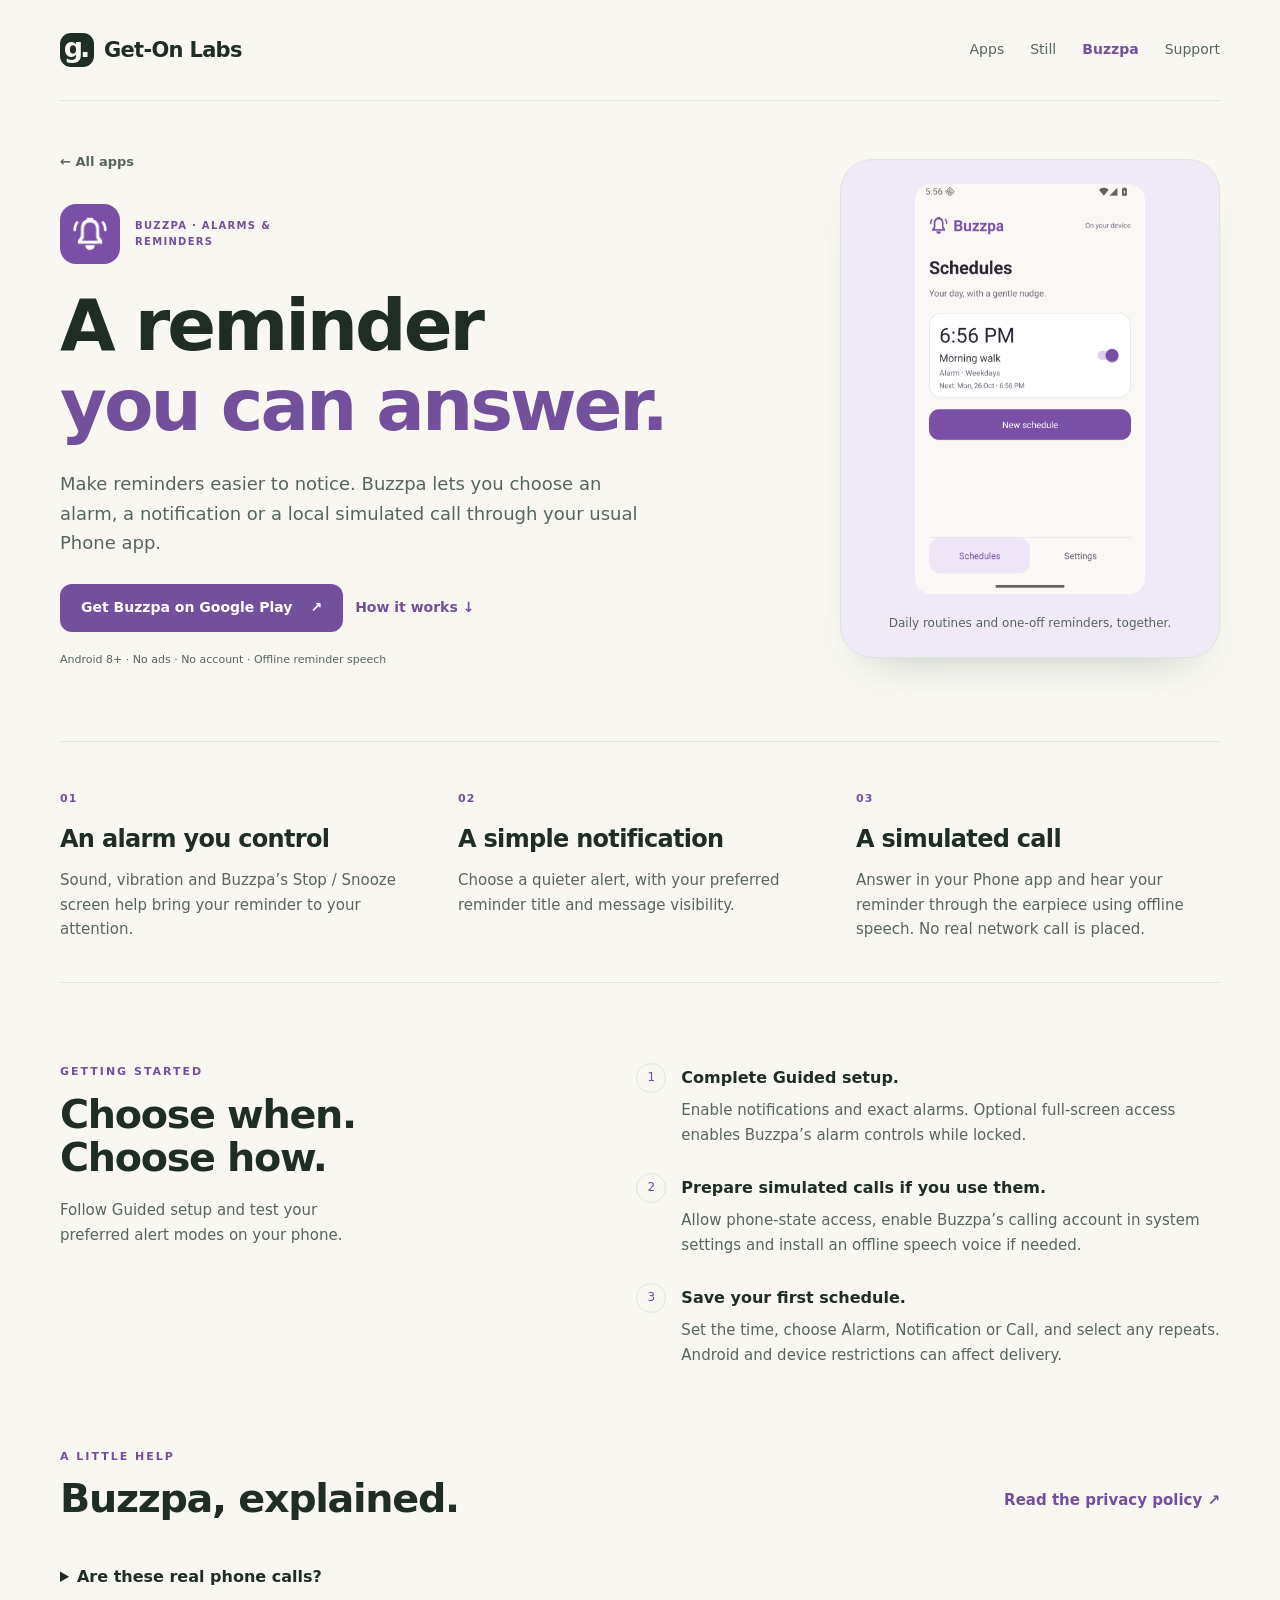
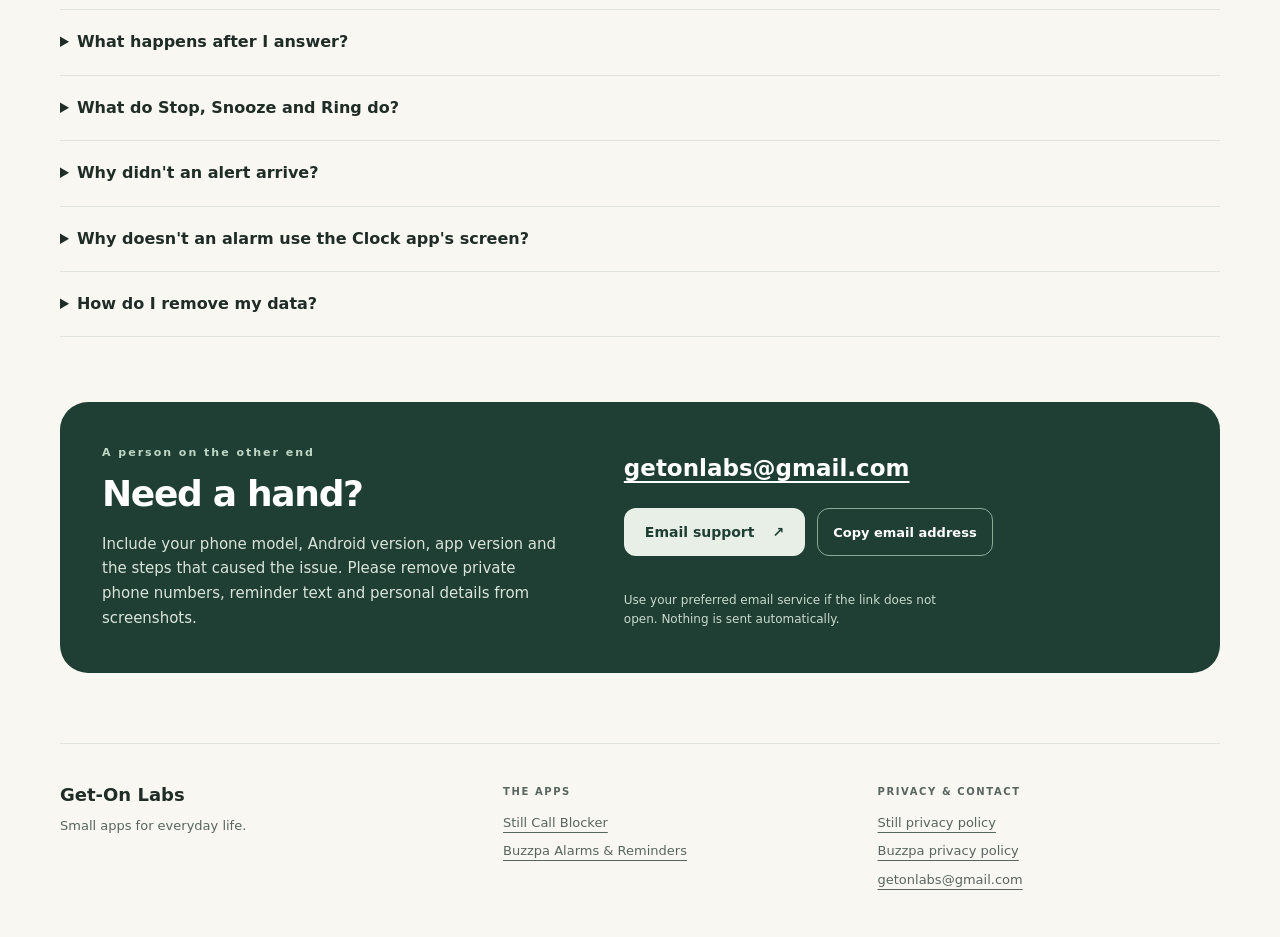
==== buzzpa/index.html @ 6cf164cd "Create Get-On Labs portfolio with dedicated app and privacy pages" ====
<!doctype html>
<html lang="en"><head><meta charset="utf-8"><meta name="viewport" content="width=device-width,initial-scale=1">
<title>Buzzpa: Alarms &amp; Reminders for Android | Get-On Labs</title><meta name="description" content="Android alarms, notifications and offline simulated reminder calls. Schedules stay on your phone."><link rel="canonical" href="https://folvi.dpdns.org/buzzpa/">
<meta property="og:type" content="website"><meta property="og:site_name" content="Get-On Labs"><meta property="og:title" content="Buzzpa: Alarms &amp; Reminders for Android | Get-On Labs"><meta property="og:description" content="Android alarms, notifications and offline simulated reminder calls. Schedules stay on your phone."><meta property="og:url" content="https://folvi.dpdns.org/buzzpa/"><meta property="og:image" content="https://folvi.dpdns.org/assets/buzzpa-icon.png"><meta name="twitter:card" content="summary"><meta name="theme-color" content="#f8f7f2">
<link rel="icon" href="/assets/labs-mark.svg" type="image/svg+xml"><link rel="stylesheet" href="/assets/portfolio.css">
<script type="application/ld+json">{"@context": "https://schema.org", "@graph": [{"@type": "Organization", "@id": "https://folvi.dpdns.org/#organization", "name": "Get-On Labs", "url": "https://folvi.dpdns.org/", "email": "getonlabs@gmail.com"}, {"@type": "MobileApplication", "@id": "https://folvi.dpdns.org/buzzpa/#app", "name": "Buzzpa: Alarms & Reminders", "url": "https://folvi.dpdns.org/buzzpa/", "sameAs": "https://play.google.com/store/apps/details?id=com.gol.buzzpa.pro", "image": "https://folvi.dpdns.org/assets/buzzpa-icon.png", "operatingSystem": "Android 8 or later", "applicationCategory": "UtilitiesApplication", "description": "Android alarms, notifications and offline simulated reminder calls. Schedules stay on your phone.", "publisher": {"@id": "https://folvi.dpdns.org/#organization"}}]}</script><script defer src="/assets/site.js"></script></head>
<body data-app="buzzpa"><a class="skip" href="#main">Skip to content</a><div class="wrap">
<header class="header"><a class="brand" href="/" aria-label="Get-On Labs home"><span class="brand-mark" aria-hidden="true">g.</span>Get-On Labs</a><nav aria-label="Main navigation"><a href="/#apps">Apps</a><a href="/still/">Still</a><a href="/buzzpa/" aria-current="page">Buzzpa</a><a href="/#support">Support</a></nav></header>
<main id="main"><section class="app-hero"><div><a class="back-link" href="/#apps">← All apps</a><div class="app-identity"><img src="/assets/buzzpa-icon.png" width="60" height="60" alt=""><span class="eyebrow">BUZZPA · ALARMS &amp; REMINDERS</span></div><h1>A reminder<br><span>you can answer.</span></h1><p class="lead">Make reminders easier to notice. Buzzpa lets you choose an alarm, a notification or a local simulated call through your usual Phone app.</p><div class="actions"><a class="button" href="https://play.google.com/store/apps/details?id=com.gol.buzzpa.pro">Get Buzzpa on Google Play <span aria-hidden="true">↗</span></a><a class="plain-action" href="#getting-started">How it works ↓</a></div><p class="fine-print">Android 8+ · No ads · No account · Offline reminder speech</p></div><figure class="app-visual buzzpa-visual"><img src="/assets/buzzpa-schedules.png" width="1080" height="1920" alt="Buzzpa schedule list showing reminders and alert modes."><figcaption>Daily routines and one-off reminders, together.</figcaption></figure></section>
<section class="feature-grid" aria-label="Buzzpa features"><article><span class="feature-number">01</span><h2>An alarm you control</h2><p>Sound, vibration and Buzzpa’s Stop / Snooze screen help bring your reminder to your attention.</p></article><article><span class="feature-number">02</span><h2>A simple notification</h2><p>Choose a quieter alert, with your preferred reminder title and message visibility.</p></article><article><span class="feature-number">03</span><h2>A simulated call</h2><p>Answer in your Phone app and hear your reminder through the earpiece using offline speech. No real network call is placed.</p></article></section>
<section class="guide" id="getting-started"><div><span class="eyebrow">GETTING STARTED</span><h2>Choose when.<br>Choose how.</h2><p>Follow Guided setup and test your preferred alert modes on your phone.</p></div><ol class="steps"><li><strong>Complete Guided setup.</strong><p>Enable notifications and exact alarms. Optional full-screen access enables Buzzpa’s alarm controls while locked.</p></li><li><strong>Prepare simulated calls if you use them.</strong><p>Allow phone-state access, enable Buzzpa’s calling account in system settings and install an offline speech voice if needed.</p></li><li><strong>Save your first schedule.</strong><p>Set the time, choose Alarm, Notification or Call, and select any repeats. Android and device restrictions can affect delivery.</p></li></ol></section><section class="faq-section"><div class="section-heading"><div><span class="eyebrow">A LITTLE HELP</span><h2>Buzzpa, explained.</h2></div><a class="text-link" href="/buzzpa/privacy-policy.html">Read the privacy policy ↗</a></div><details><summary>Are these real phone calls?</summary><p>No. Buzzpa creates local reminder simulations through Android Telecom. Your installed Phone app supplies the call screen. No telephone network, recipient, caller number or call charge is involved. Your Phone app may record the simulation in Recents and may show Unknown.</p></details>
<details><summary>What happens after I answer?</summary><p>Speech starts after a one-second pause when Android reports the earpiece route. It pauses on speaker or Bluetooth. Answered calls stay connected for at least 30 seconds or until longer speech finishes, unless you hang up or an error/interruption ends the call.</p></details>
<details><summary>What do Stop, Snooze and Ring do?</summary><p>Stop cancels this occurrence, keeping future repeats. Snooze postpones it. Ring replaces it with a simulated call after the Ring delay in Settings, five minutes by default. Dismissing the heads-up notification leaves the schedule intact.</p></details>
<details><summary>Why didn't an alert arrive?</summary><p>Check Guided setup, notification channels, exact-alarm access, Do Not Disturb, volume and your phone's background/battery restrictions. Force-stop prevents delivery until Buzzpa is reopened. After interruptions, alerts more than two minutes late become notifications. Simulated calls are skipped while another call is active; check the fallback notification.</p></details>
<details><summary>Why doesn't an alarm use the Clock app's screen?</summary><p>Buzzpa uses its own coordinated Stop / Snooze alarm screen. Full-screen permission enables that screen while locked; Android may show a banner while the phone is in use. The native Phone app remains responsible for simulated-call screens.</p></details>
<details><summary>How do I remove my data?</summary><p>Delete schedules in Buzzpa. To remove all Buzzpa data, clear its storage in Android Settings or uninstall it. Phone app Recents entries are managed separately: delete those in your Phone app.</p></details></section><section class="support" id="support" aria-labelledby="support-title"><div><span class="eyebrow">A person on the other end</span><h2 id="support-title">Need a hand?</h2><p>Include your phone model, Android version, app version and the steps that caused the issue. Please remove private phone numbers, reminder text and personal details from screenshots.</p></div><div class="support-contact"><a class="email" href="mailto:getonlabs@gmail.com?subject=Buzzpa%20support">getonlabs@gmail.com</a><div class="actions"><a class="button light" href="mailto:getonlabs@gmail.com?subject=Buzzpa%20support">Email support <span aria-hidden="true">↗</span></a><button class="button ghost" type="button" data-copy-email>Copy email address</button></div><p class="email-status" role="status" aria-live="polite"></p><small>Use your preferred email service if the link does not open. Nothing is sent automatically.</small></div></section></main>
<footer class="footer"><div><a class="footer-brand" href="/">Get-On Labs</a><p>Small apps for everyday life.</p></div><div><span class="footer-label">THE APPS</span><a href="/still/">Still Call Blocker</a><a href="/buzzpa/">Buzzpa Alarms &amp; Reminders</a></div><div><span class="footer-label">PRIVACY &amp; CONTACT</span><a href="/still/privacy-policy.html">Still privacy policy</a><a href="/buzzpa/privacy-policy.html">Buzzpa privacy policy</a><a href="mailto:getonlabs@gmail.com">getonlabs@gmail.com</a></div></footer>
</div></body></html>
---- assets/portfolio.css ----
:root{color-scheme:light;--bg:#f8f7f2;--paper:#fff;--ink:#202d27;--muted:#58655e;--accent:#245d49;--tint:#edf2eb;--line:#dfe4dc;--radius:28px}*{box-sizing:border-box}html{scroll-behavior:smooth;scroll-padding-top:28px}body{margin:0;background:var(--bg);color:var(--ink);font:17px/1.65 system-ui,-apple-system,BlinkMacSystemFont,"Segoe UI",sans-serif;-webkit-font-smoothing:antialiased}body[data-app=still]{--accent:#176b58;--tint:#e9f2ec}body[data-app=buzzpa]{--accent:#73509c;--tint:#f0eaf7}a{color:var(--accent);text-underline-offset:5px}a:hover{text-decoration-thickness:2px}a:focus-visible,button:focus-visible,summary:focus-visible{outline:3px solid var(--accent);outline-offset:5px;border-radius:4px}img{max-width:100%;height:auto;display:block}button{font:inherit;cursor:pointer}.wrap{width:min(1160px,calc(100% - 80px));margin:auto}.header{display:flex;justify-content:space-between;align-items:center;gap:30px;padding:28px 0;border-bottom:1px solid var(--line)}.brand{display:inline-flex;align-items:center;gap:10px;color:var(--ink);font-size:21px;font-weight:720;text-decoration:none;letter-spacing:-.7px;white-space:nowrap}.brand-mark{display:grid;place-items:center;width:34px;height:34px;border-radius:11px;background:var(--ink);color:var(--bg);font-size:27px;line-height:1;padding-bottom:5px;letter-spacing:-3px;padding-right:3px}.header nav{display:flex;gap:26px;align-items:center}.header nav a{font-size:14px;min-height:44px;display:inline-flex;align-items:center;color:var(--muted);text-decoration:none}.header nav a:hover,.header nav a[aria-current=page]{color:var(--accent)}.header nav a[aria-current=page]{font-weight:750}.skip{position:absolute;left:20px;top:-100px;z-index:10;background:white;padding:12px}.skip:focus{top:10px}.eyebrow{display:block;font-size:11px;font-weight:750;letter-spacing:2px;color:var(--accent);line-height:1.6}h1,h2,h3,p,figure{margin:0}h1,h2,h3{line-height:1.1;letter-spacing:-1.3px;font-weight:650}h1{font-size:clamp(46px,6.6vw,86px);letter-spacing:-4px;margin:22px 0 24px}h1 span{color:var(--accent)}h2{font-size:clamp(29px,3.1vw,42px);margin:12px 0 18px}h3{font-size:35px;margin:26px 0 8px}p{margin-bottom:18px}.lead{font-size:20px;color:var(--muted);max-width:580px;line-height:1.65}.text-link{font-weight:650;font-size:15px;text-decoration:none;display:inline-block;padding:8px 0}.text-link span{padding-left:12px}.home-hero{position:relative;padding:84px 0 76px;max-width:800px}.home-hero h1{max-width:720px}.home-hero .lead{max-width:610px;margin-bottom:18px}.hero-note{display:flex;gap:9px;align-items:center;font-size:12px;color:var(--muted);margin-top:29px}.dot{width:7px;height:7px;background:#719b6d;border-radius:50%}.section-heading{display:flex;justify-content:space-between;align-items:flex-end;gap:28px;margin-bottom:30px}.section-heading h2{margin-bottom:0}.section-heading>p{font-size:14px;color:var(--muted);margin-bottom:4px}.apps-section{scroll-margin-top:30px}.app-grid{display:grid;grid-template-columns:1fr 1fr;gap:24px}.app-card{border:1px solid var(--line);background:var(--paper);padding:34px;border-radius:var(--radius);position:relative}.app-card.still{--accent:#176b58;--tint:#e9f2ec}.app-card.buzzpa{--accent:#73509c;--tint:#f0eaf7}.app-card-top{display:flex;align-items:center;justify-content:space-between;gap:20px}.app-card-top img{width:76px;height:76px;border-radius:20px}.app-platform{font-size:10px;letter-spacing:1.5px;color:var(--muted);font-weight:650}.app-card p{color:var(--muted);font-size:16px}.app-card .app-subtitle{font-size:20px;color:var(--ink);margin-bottom:16px}.tags{display:flex;flex-wrap:wrap;gap:7px;list-style:none;padding:0;margin:26px 0 28px}.tags li{font-size:11px;font-weight:600;color:var(--accent);background:var(--tint);padding:6px 10px;border-radius:7px}.app-card-links{display:flex;justify-content:space-between;align-items:center;padding-top:18px;border-top:1px solid var(--line)}.app-card-links>a:last-child{font-size:13px;color:var(--muted)}.about{display:grid;grid-template-columns:1fr 1fr;gap:70px;padding:88px 0}.about p{color:var(--muted);font-size:17px}.link-divider{color:#a9b2a9;margin:0 15px}.support{display:grid;grid-template-columns:1fr 1.2fr;gap:60px;background:#203f34;color:#fff;border-radius:var(--radius);padding:42px;margin:0 0 70px}.support .eyebrow{color:#bed6c4}.support h2{font-size:36px}.support p{font-size:15px;color:#d9e4dc;margin-bottom:0}.support a{color:#fff}.support .email{font-size:clamp(17px,2vw,23px);font-weight:550;display:inline-block;margin:6px 0 20px;overflow-wrap:anywhere}.support .email-status{min-height:25px;font-size:13px;margin:10px 0 0;color:#c9e9d2}.support small{display:block;max-width:42ch;font-size:12px;color:#c9d9cf;line-height:1.6}.actions{display:flex;flex-wrap:wrap;gap:12px;align-items:center}.button{display:inline-flex;gap:18px;align-items:center;justify-content:center;min-height:48px;padding:12px 20px;border:1px solid transparent;border-radius:12px;font-size:14px;font-weight:650;line-height:1.5;text-decoration:none;background:var(--accent);color:#fff}.button:hover{filter:brightness(.94);text-decoration:none}.button.light{background:#e7efe7;color:#203f34}.button.ghost{border-color:#8ca99a;background:transparent;color:#fff;font-size:13px;padding-left:15px;padding-right:15px}.plain-action{font-size:14px;font-weight:600;text-decoration:none;padding:12px 0}.footer{border-top:1px solid var(--line);padding:36px 0 40px;display:grid;grid-template-columns:1.2fr 1fr 1fr;gap:32px}.footer-brand{font-size:18px;font-weight:700;color:var(--ink);text-decoration:none}.footer p{color:var(--muted);font-size:13px;margin:6px 0}.footer-label{display:block;font-size:10px;letter-spacing:1.6px;font-weight:700;color:var(--muted);margin:4px 0 12px}.footer>div>a:not(.footer-brand){display:block;font-size:13px;margin:7px 0;color:var(--muted);overflow-wrap:anywhere}.app-hero{display:grid;grid-template-columns:1.25fr .75fr;align-items:center;gap:70px;padding:45px 0 70px}.app-hero h1{font-size:clamp(43px,5.8vw,72px);letter-spacing:-3px}.app-hero .lead{font-size:18px;margin-bottom:26px}.back-link{display:inline-block;font-size:13px;font-weight:600;text-decoration:none;color:var(--muted);margin-bottom:32px}.app-identity{display:flex;align-items:center;gap:15px}.app-identity img{width:60px;height:60px;border-radius:16px}.app-identity .eyebrow{font-size:10px;letter-spacing:1.3px;max-width:30ch}.fine-print{font-size:11px;color:var(--muted);margin:18px 0 0;line-height:1.9}.app-visual{border:1px solid var(--line);border-radius:32px;padding:24px;background:var(--tint);max-width:380px;width:100%;justify-self:end;box-shadow:0 24px 45px -32px #183c2c55}.app-visual img{max-height:410px;width:auto;max-width:100%;border-radius:16px;margin:0 auto;object-fit:contain}.app-visual figcaption{text-align:center;font-size:12px;color:var(--muted);margin-top:20px;line-height:1.6}.feature-grid{display:grid;grid-template-columns:repeat(3,1fr);gap:34px;border-top:1px solid var(--line);border-bottom:1px solid var(--line);padding:40px 0}.feature-number{font-size:11px;color:var(--accent);font-weight:650;letter-spacing:1px}.feature-grid h2{font-size:24px;letter-spacing:-.7px;line-height:1.25;margin:14px 0}.feature-grid p{font-size:15px;color:var(--muted);margin-bottom:0}.guide{display:grid;grid-template-columns:1fr 1.2fr;gap:90px;padding:80px 0}.guide>div>p{max-width:32ch;color:var(--muted);font-size:15px}.steps{list-style:none;counter-reset:steps;padding:0;margin:0}.steps li{counter-increment:steps;position:relative;padding:0 0 25px 45px}.steps li:before{content:counter(steps);position:absolute;left:0;top:0;border:1px solid var(--line);border-radius:50%;width:28px;height:28px;display:grid;place-items:center;font-size:12px;color:var(--accent)}.steps strong{font-size:16px;font-weight:650}.steps p{font-size:15px;color:var(--muted);margin:7px 0 0}.steps li:last-child{padding-bottom:0}.faq-section{padding-bottom:65px}.faq-section .section-heading{margin-bottom:24px}details{border-bottom:1px solid var(--line);padding:19px 0}summary{cursor:pointer;font-weight:600;font-size:16px;padding-right:15px}details p{font-size:15px;color:var(--muted);max-width:85ch;margin:16px 0 0}.policy-title{padding:48px 0 36px}.policy-title .back-link,.policy-document .back-link{margin-bottom:10px}.policy-title h1,.policy-document h1{font-size:clamp(34px,4.5vw,52px);letter-spacing:-2px}.policy-title p{font-size:15px;color:var(--muted);max-width:80ch}.legacy-note{padding:15px 18px;background:var(--tint);border-radius:12px}.policy-layout{display:grid;grid-template-columns:245px 1fr;gap:65px;padding-bottom:60px}.toc{align-self:start;position:sticky;top:25px;background:var(--tint);padding:25px;border-radius:18px}.toc h2{font-size:16px;letter-spacing:0;margin:0 0 18px}.toc a{display:block;font-size:12px;text-decoration:none;margin:13px 0;line-height:1.6}.policy section{margin:0 0 34px}.policy h2,.policy-document h2{font-size:24px;letter-spacing:-.6px;line-height:1.3;margin:0 0 14px}.policy p,.policy-document p,.policy-document li{color:var(--muted);font-size:15px;overflow-wrap:anywhere}.policy-document{max-width:850px;padding:48px 0 65px}.policy-document h2{margin-top:34px}.policy-document h1{margin-top:20px}.support :focus-visible{outline-color:#e7efe7}
@media(min-width:1200px){.home-hero:after{content:"";position:absolute;left:900px;top:130px;width:100px;height:100px;border:1px solid #a8b8a8;border-radius:32px;transform:rotate(14deg)}.home-hero:before{content:"";position:absolute;left:865px;top:210px;width:70px;height:70px;border:1px solid #ced7ca;border-radius:24px;transform:rotate(-12deg)}}
@media(max-width:900px){.wrap{width:calc(100% - 48px)}.app-hero{gap:35px;grid-template-columns:1.15fr .85fr}.app-hero h1{font-size:54px}.app-visual{padding:16px}.app-visual img{max-height:360px}.support{gap:30px;padding:30px}.support .actions{align-items:stretch;flex-direction:column}.about{gap:40px}.guide{gap:45px}.policy-layout{grid-template-columns:200px 1fr;gap:35px}}
@media(max-width:650px){.wrap{width:calc(100% - 36px)}.header{flex-direction:column;align-items:flex-start;gap:10px;padding:20px 0 12px}.header nav{width:100%;justify-content:space-between;gap:16px}.header nav a{font-size:13px}.brand{font-size:20px}.home-hero{padding:48px 0 50px}h1{font-size:49px;letter-spacing:-2.5px}.lead{font-size:18px}.hero-note{margin-top:18px}.section-heading{display:block;margin-bottom:24px}.section-heading>p{margin:12px 0 0}.section-heading>.text-link{margin-top:12px}.app-grid{grid-template-columns:1fr;gap:18px}.app-card{padding:26px}.app-card h3{margin-top:22px}.about{grid-template-columns:1fr;gap:16px;padding:55px 0}.about h2{margin-bottom:0}.support{grid-template-columns:1fr;gap:20px;padding:26px;margin-bottom:45px}.support h2{margin:10px 0 14px;font-size:32px}.support .actions{flex-direction:row;align-items:center;gap:10px}.support .email{font-size:19px}.footer{grid-template-columns:1fr 1fr;gap:26px 18px;padding:28px 0}.footer>div:first-child{grid-column:1/-1}.footer>div>a:not(.footer-brand){font-size:12px}.footer-label{font-size:9px;letter-spacing:1.2px}.app-hero{grid-template-columns:1fr;gap:30px;padding:30px 0 45px}.app-hero h1{font-size:49px;letter-spacing:-2.5px}.app-hero .back-link{margin-bottom:26px}.app-identity .eyebrow{font-size:9px}.app-hero .lead{font-size:17px}.app-visual{justify-self:center;max-width:340px;padding:20px}.app-visual img{max-height:340px}.feature-grid{grid-template-columns:1fr;gap:25px;padding:30px 0}.feature-grid article{position:relative;padding-left:35px}.feature-number{position:absolute;left:0;top:5px}.feature-grid h2{margin:0 0 10px}.guide{grid-template-columns:1fr;gap:25px;padding:45px 0}.guide h2{margin-bottom:14px}.faq-section{padding-bottom:45px}.policy-layout{grid-template-columns:1fr;gap:30px}.toc{position:static;padding:20px}.toc a{display:inline-block;margin:5px 16px 5px 0}.policy-title{padding:30px 0 20px}.policy-title h1,.policy-document h1{font-size:37px}.policy-document{padding-top:30px}.policy p,.policy-document p{font-size:15px}}
@media(prefers-reduced-motion:reduce){html{scroll-behavior:auto}}
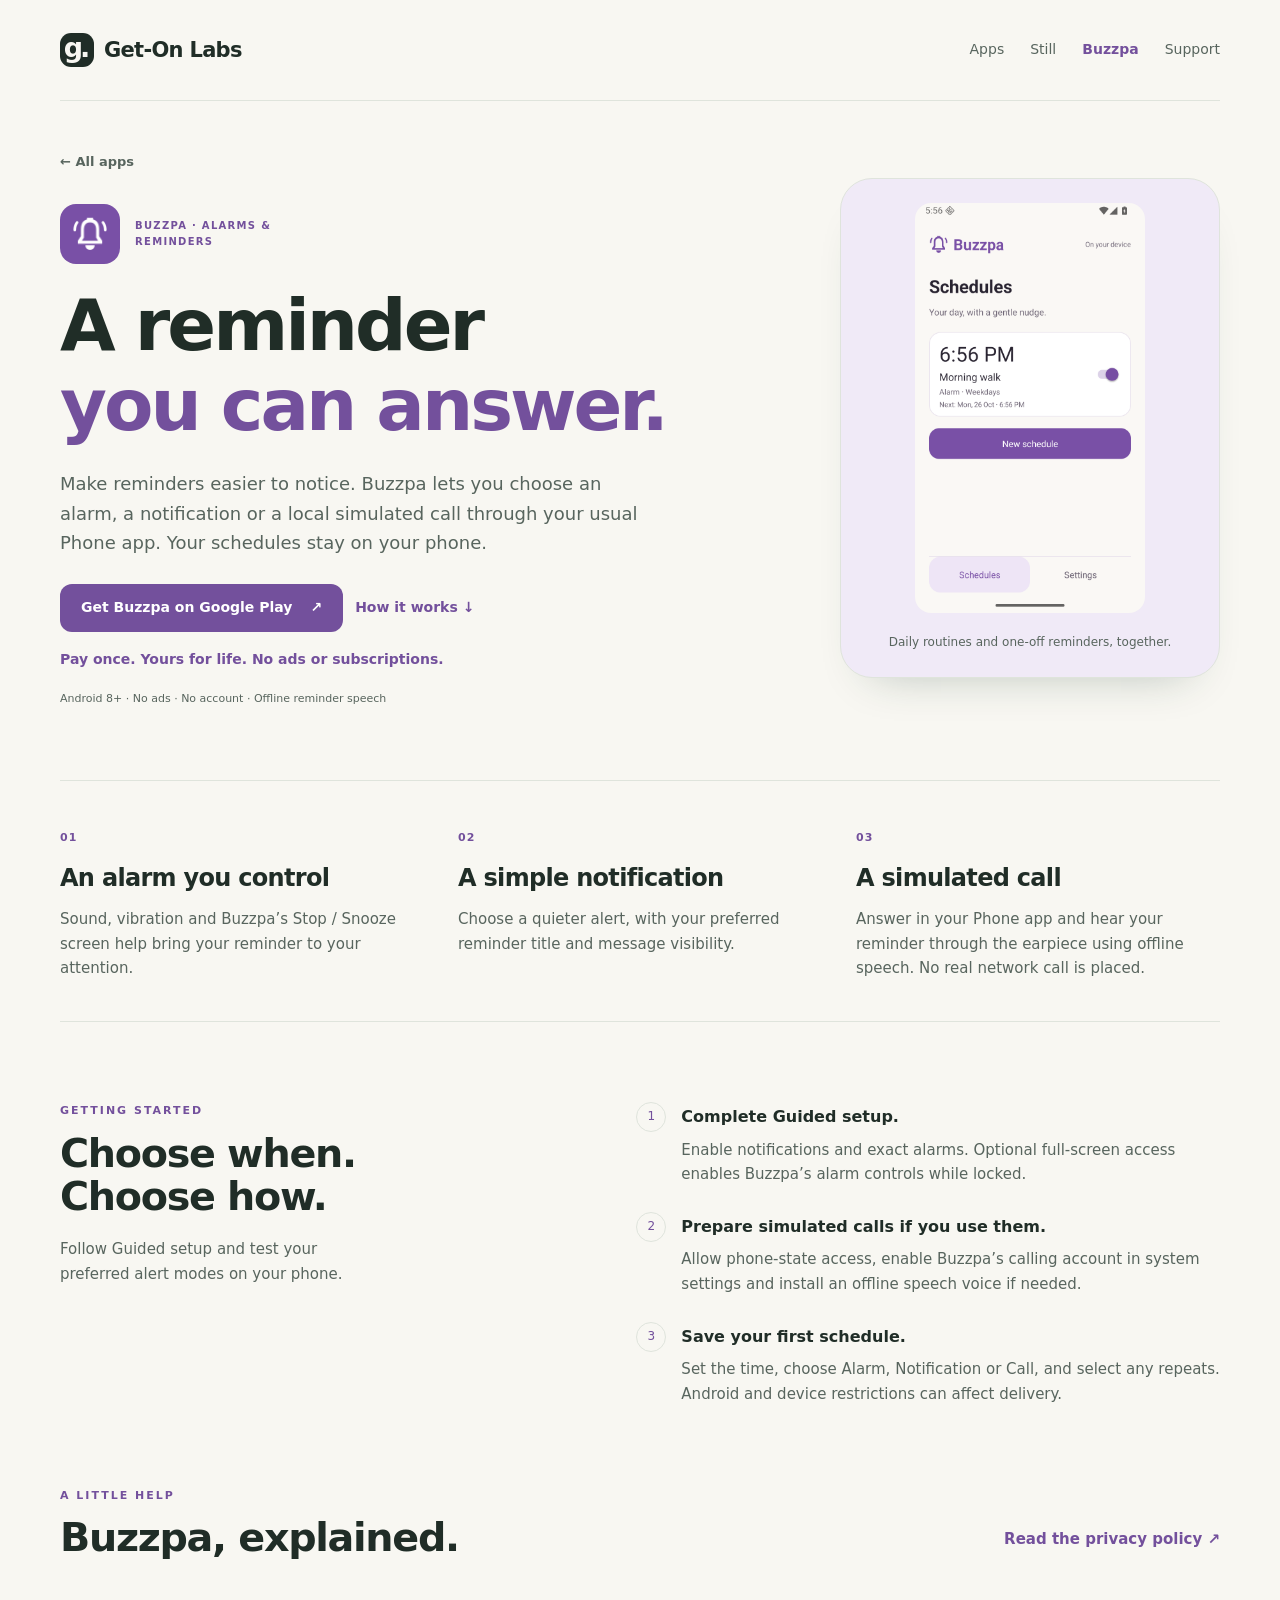
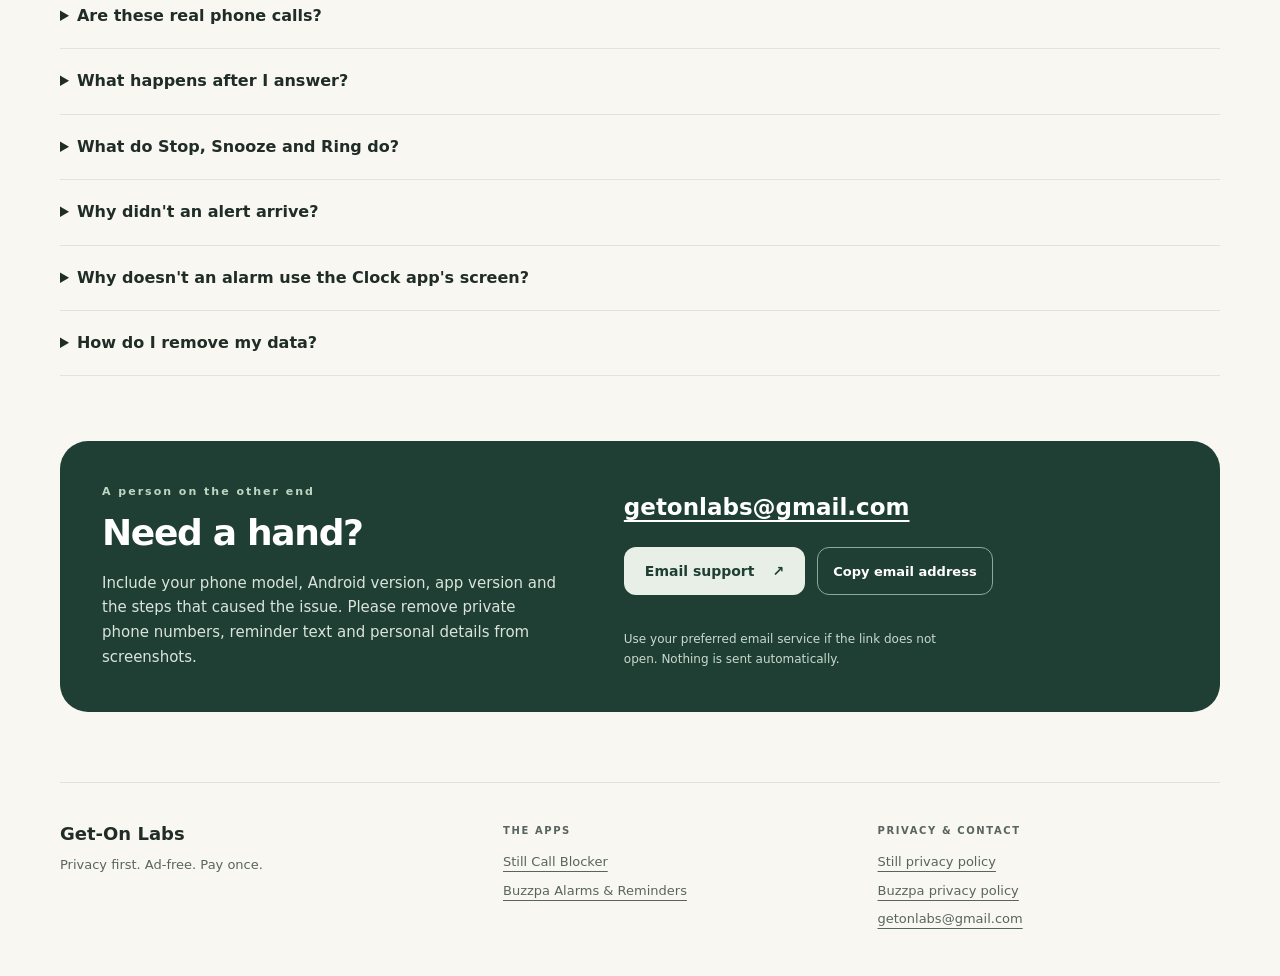
==== commit fa33550b: "Emphasize privacy, no ads and pay-once lifetime use" ====
--- a/buzzpa/index.html
+++ b/buzzpa/index.html
@@ -6,7 +6,7 @@
 <script type="application/ld+json">{"@context": "https://schema.org", "@graph": [{"@type": "Organization", "@id": "https://folvi.dpdns.org/#organization", "name": "Get-On Labs", "url": "https://folvi.dpdns.org/", "email": "getonlabs@gmail.com"}, {"@type": "MobileApplication", "@id": "https://folvi.dpdns.org/buzzpa/#app", "name": "Buzzpa: Alarms & Reminders", "url": "https://folvi.dpdns.org/buzzpa/", "sameAs": "https://play.google.com/store/apps/details?id=com.gol.buzzpa.pro", "image": "https://folvi.dpdns.org/assets/buzzpa-icon.png", "operatingSystem": "Android 8 or later", "applicationCategory": "UtilitiesApplication", "description": "Android alarms, notifications and offline simulated reminder calls. Schedules stay on your phone.", "publisher": {"@id": "https://folvi.dpdns.org/#organization"}}]}</script><script defer src="/assets/site.js"></script></head>
 <body data-app="buzzpa"><a class="skip" href="#main">Skip to content</a><div class="wrap">
 <header class="header"><a class="brand" href="/" aria-label="Get-On Labs home"><span class="brand-mark" aria-hidden="true">g.</span>Get-On Labs</a><nav aria-label="Main navigation"><a href="/#apps">Apps</a><a href="/still/">Still</a><a href="/buzzpa/" aria-current="page">Buzzpa</a><a href="/#support">Support</a></nav></header>
-<main id="main"><section class="app-hero"><div><a class="back-link" href="/#apps">← All apps</a><div class="app-identity"><img src="/assets/buzzpa-icon.png" width="60" height="60" alt=""><span class="eyebrow">BUZZPA · ALARMS &amp; REMINDERS</span></div><h1>A reminder<br><span>you can answer.</span></h1><p class="lead">Make reminders easier to notice. Buzzpa lets you choose an alarm, a notification or a local simulated call through your usual Phone app.</p><div class="actions"><a class="button" href="https://play.google.com/store/apps/details?id=com.gol.buzzpa.pro">Get Buzzpa on Google Play <span aria-hidden="true">↗</span></a><a class="plain-action" href="#getting-started">How it works ↓</a></div><p class="fine-print">Android 8+ · No ads · No account · Offline reminder speech</p></div><figure class="app-visual buzzpa-visual"><img src="/assets/buzzpa-schedules.png" width="1080" height="1920" alt="Buzzpa schedule list showing reminders and alert modes."><figcaption>Daily routines and one-off reminders, together.</figcaption></figure></section>
+<main id="main"><section class="app-hero"><div><a class="back-link" href="/#apps">← All apps</a><div class="app-identity"><img src="/assets/buzzpa-icon.png" width="60" height="60" alt=""><span class="eyebrow">BUZZPA · ALARMS &amp; REMINDERS</span></div><h1>A reminder<br><span>you can answer.</span></h1><p class="lead">Make reminders easier to notice. Buzzpa lets you choose an alarm, a notification or a local simulated call through your usual Phone app. Your schedules stay on your phone.</p><div class="actions"><a class="button" href="https://play.google.com/store/apps/details?id=com.gol.buzzpa.pro">Get Buzzpa on Google Play <span aria-hidden="true">↗</span></a><a class="plain-action" href="#getting-started">How it works ↓</a></div><p class="purchase-note">Pay once. Yours for life. No ads or subscriptions.</p><p class="fine-print">Android 8+ · No ads · No account · Offline reminder speech</p></div><figure class="app-visual buzzpa-visual"><img src="/assets/buzzpa-schedules.png" width="1080" height="1920" alt="Buzzpa schedule list showing reminders and alert modes."><figcaption>Daily routines and one-off reminders, together.</figcaption></figure></section>
 <section class="feature-grid" aria-label="Buzzpa features"><article><span class="feature-number">01</span><h2>An alarm you control</h2><p>Sound, vibration and Buzzpa’s Stop / Snooze screen help bring your reminder to your attention.</p></article><article><span class="feature-number">02</span><h2>A simple notification</h2><p>Choose a quieter alert, with your preferred reminder title and message visibility.</p></article><article><span class="feature-number">03</span><h2>A simulated call</h2><p>Answer in your Phone app and hear your reminder through the earpiece using offline speech. No real network call is placed.</p></article></section>
 <section class="guide" id="getting-started"><div><span class="eyebrow">GETTING STARTED</span><h2>Choose when.<br>Choose how.</h2><p>Follow Guided setup and test your preferred alert modes on your phone.</p></div><ol class="steps"><li><strong>Complete Guided setup.</strong><p>Enable notifications and exact alarms. Optional full-screen access enables Buzzpa’s alarm controls while locked.</p></li><li><strong>Prepare simulated calls if you use them.</strong><p>Allow phone-state access, enable Buzzpa’s calling account in system settings and install an offline speech voice if needed.</p></li><li><strong>Save your first schedule.</strong><p>Set the time, choose Alarm, Notification or Call, and select any repeats. Android and device restrictions can affect delivery.</p></li></ol></section><section class="faq-section"><div class="section-heading"><div><span class="eyebrow">A LITTLE HELP</span><h2>Buzzpa, explained.</h2></div><a class="text-link" href="/buzzpa/privacy-policy.html">Read the privacy policy ↗</a></div><details><summary>Are these real phone calls?</summary><p>No. Buzzpa creates local reminder simulations through Android Telecom. Your installed Phone app supplies the call screen. No telephone network, recipient, caller number or call charge is involved. Your Phone app may record the simulation in Recents and may show Unknown.</p></details>
 <details><summary>What happens after I answer?</summary><p>Speech starts after a one-second pause when Android reports the earpiece route. It pauses on speaker or Bluetooth. Answered calls stay connected for at least 30 seconds or until longer speech finishes, unless you hang up or an error/interruption ends the call.</p></details>
@@ -14,5 +14,5 @@
 <details><summary>Why didn't an alert arrive?</summary><p>Check Guided setup, notification channels, exact-alarm access, Do Not Disturb, volume and your phone's background/battery restrictions. Force-stop prevents delivery until Buzzpa is reopened. After interruptions, alerts more than two minutes late become notifications. Simulated calls are skipped while another call is active; check the fallback notification.</p></details>
 <details><summary>Why doesn't an alarm use the Clock app's screen?</summary><p>Buzzpa uses its own coordinated Stop / Snooze alarm screen. Full-screen permission enables that screen while locked; Android may show a banner while the phone is in use. The native Phone app remains responsible for simulated-call screens.</p></details>
 <details><summary>How do I remove my data?</summary><p>Delete schedules in Buzzpa. To remove all Buzzpa data, clear its storage in Android Settings or uninstall it. Phone app Recents entries are managed separately: delete those in your Phone app.</p></details></section><section class="support" id="support" aria-labelledby="support-title"><div><span class="eyebrow">A person on the other end</span><h2 id="support-title">Need a hand?</h2><p>Include your phone model, Android version, app version and the steps that caused the issue. Please remove private phone numbers, reminder text and personal details from screenshots.</p></div><div class="support-contact"><a class="email" href="mailto:getonlabs@gmail.com?subject=Buzzpa%20support">getonlabs@gmail.com</a><div class="actions"><a class="button light" href="mailto:getonlabs@gmail.com?subject=Buzzpa%20support">Email support <span aria-hidden="true">↗</span></a><button class="button ghost" type="button" data-copy-email>Copy email address</button></div><p class="email-status" role="status" aria-live="polite"></p><small>Use your preferred email service if the link does not open. Nothing is sent automatically.</small></div></section></main>
-<footer class="footer"><div><a class="footer-brand" href="/">Get-On Labs</a><p>Small apps for everyday life.</p></div><div><span class="footer-label">THE APPS</span><a href="/still/">Still Call Blocker</a><a href="/buzzpa/">Buzzpa Alarms &amp; Reminders</a></div><div><span class="footer-label">PRIVACY &amp; CONTACT</span><a href="/still/privacy-policy.html">Still privacy policy</a><a href="/buzzpa/privacy-policy.html">Buzzpa privacy policy</a><a href="mailto:getonlabs@gmail.com">getonlabs@gmail.com</a></div></footer>
+<footer class="footer"><div><a class="footer-brand" href="/">Get-On Labs</a><p>Privacy first. Ad-free. Pay once.</p></div><div><span class="footer-label">THE APPS</span><a href="/still/">Still Call Blocker</a><a href="/buzzpa/">Buzzpa Alarms &amp; Reminders</a></div><div><span class="footer-label">PRIVACY &amp; CONTACT</span><a href="/still/privacy-policy.html">Still privacy policy</a><a href="/buzzpa/privacy-policy.html">Buzzpa privacy policy</a><a href="mailto:getonlabs@gmail.com">getonlabs@gmail.com</a></div></footer>
 </div></body></html>
--- a/assets/portfolio.css
+++ b/assets/portfolio.css
@@ -3,3 +3,5 @@
 @media(max-width:900px){.wrap{width:calc(100% - 48px)}.app-hero{gap:35px;grid-template-columns:1.15fr .85fr}.app-hero h1{font-size:54px}.app-visual{padding:16px}.app-visual img{max-height:360px}.support{gap:30px;padding:30px}.support .actions{align-items:stretch;flex-direction:column}.about{gap:40px}.guide{gap:45px}.policy-layout{grid-template-columns:200px 1fr;gap:35px}}
 @media(max-width:650px){.wrap{width:calc(100% - 36px)}.header{flex-direction:column;align-items:flex-start;gap:10px;padding:20px 0 12px}.header nav{width:100%;justify-content:space-between;gap:16px}.header nav a{font-size:13px}.brand{font-size:20px}.home-hero{padding:48px 0 50px}h1{font-size:49px;letter-spacing:-2.5px}.lead{font-size:18px}.hero-note{margin-top:18px}.section-heading{display:block;margin-bottom:24px}.section-heading>p{margin:12px 0 0}.section-heading>.text-link{margin-top:12px}.app-grid{grid-template-columns:1fr;gap:18px}.app-card{padding:26px}.app-card h3{margin-top:22px}.about{grid-template-columns:1fr;gap:16px;padding:55px 0}.about h2{margin-bottom:0}.support{grid-template-columns:1fr;gap:20px;padding:26px;margin-bottom:45px}.support h2{margin:10px 0 14px;font-size:32px}.support .actions{flex-direction:row;align-items:center;gap:10px}.support .email{font-size:19px}.footer{grid-template-columns:1fr 1fr;gap:26px 18px;padding:28px 0}.footer>div:first-child{grid-column:1/-1}.footer>div>a:not(.footer-brand){font-size:12px}.footer-label{font-size:9px;letter-spacing:1.2px}.app-hero{grid-template-columns:1fr;gap:30px;padding:30px 0 45px}.app-hero h1{font-size:49px;letter-spacing:-2.5px}.app-hero .back-link{margin-bottom:26px}.app-identity .eyebrow{font-size:9px}.app-hero .lead{font-size:17px}.app-visual{justify-self:center;max-width:340px;padding:20px}.app-visual img{max-height:340px}.feature-grid{grid-template-columns:1fr;gap:25px;padding:30px 0}.feature-grid article{position:relative;padding-left:35px}.feature-number{position:absolute;left:0;top:5px}.feature-grid h2{margin:0 0 10px}.guide{grid-template-columns:1fr;gap:25px;padding:45px 0}.guide h2{margin-bottom:14px}.faq-section{padding-bottom:45px}.policy-layout{grid-template-columns:1fr;gap:30px}.toc{position:static;padding:20px}.toc a{display:inline-block;margin:5px 16px 5px 0}.policy-title{padding:30px 0 20px}.policy-title h1,.policy-document h1{font-size:37px}.policy-document{padding-top:30px}.policy p,.policy-document p{font-size:15px}}
 @media(prefers-reduced-motion:reduce){html{scroll-behavior:auto}}
+
+.purchase-note{font-size:14px;font-weight:650;color:var(--accent);margin:16px 0 0}.app-card .purchase-note{font-size:13px;color:var(--accent);margin:0 0 22px;font-weight:650}
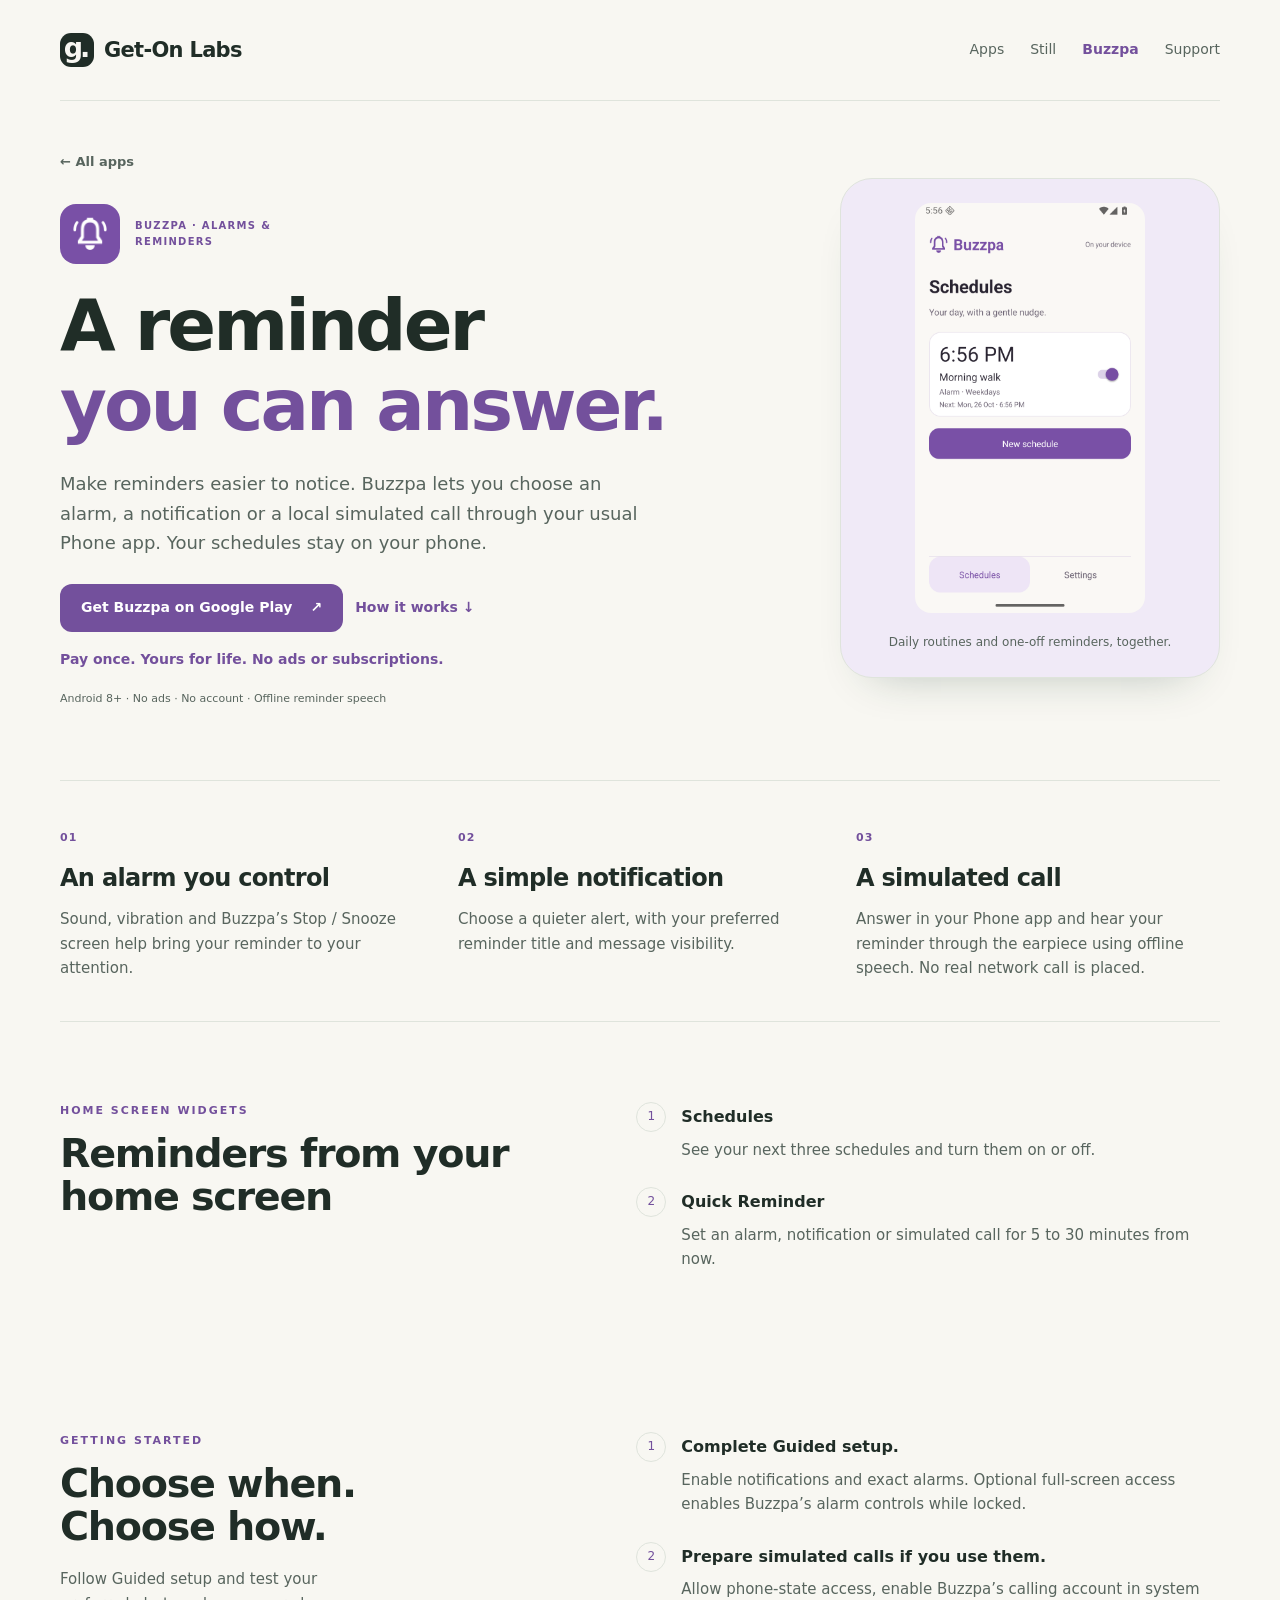
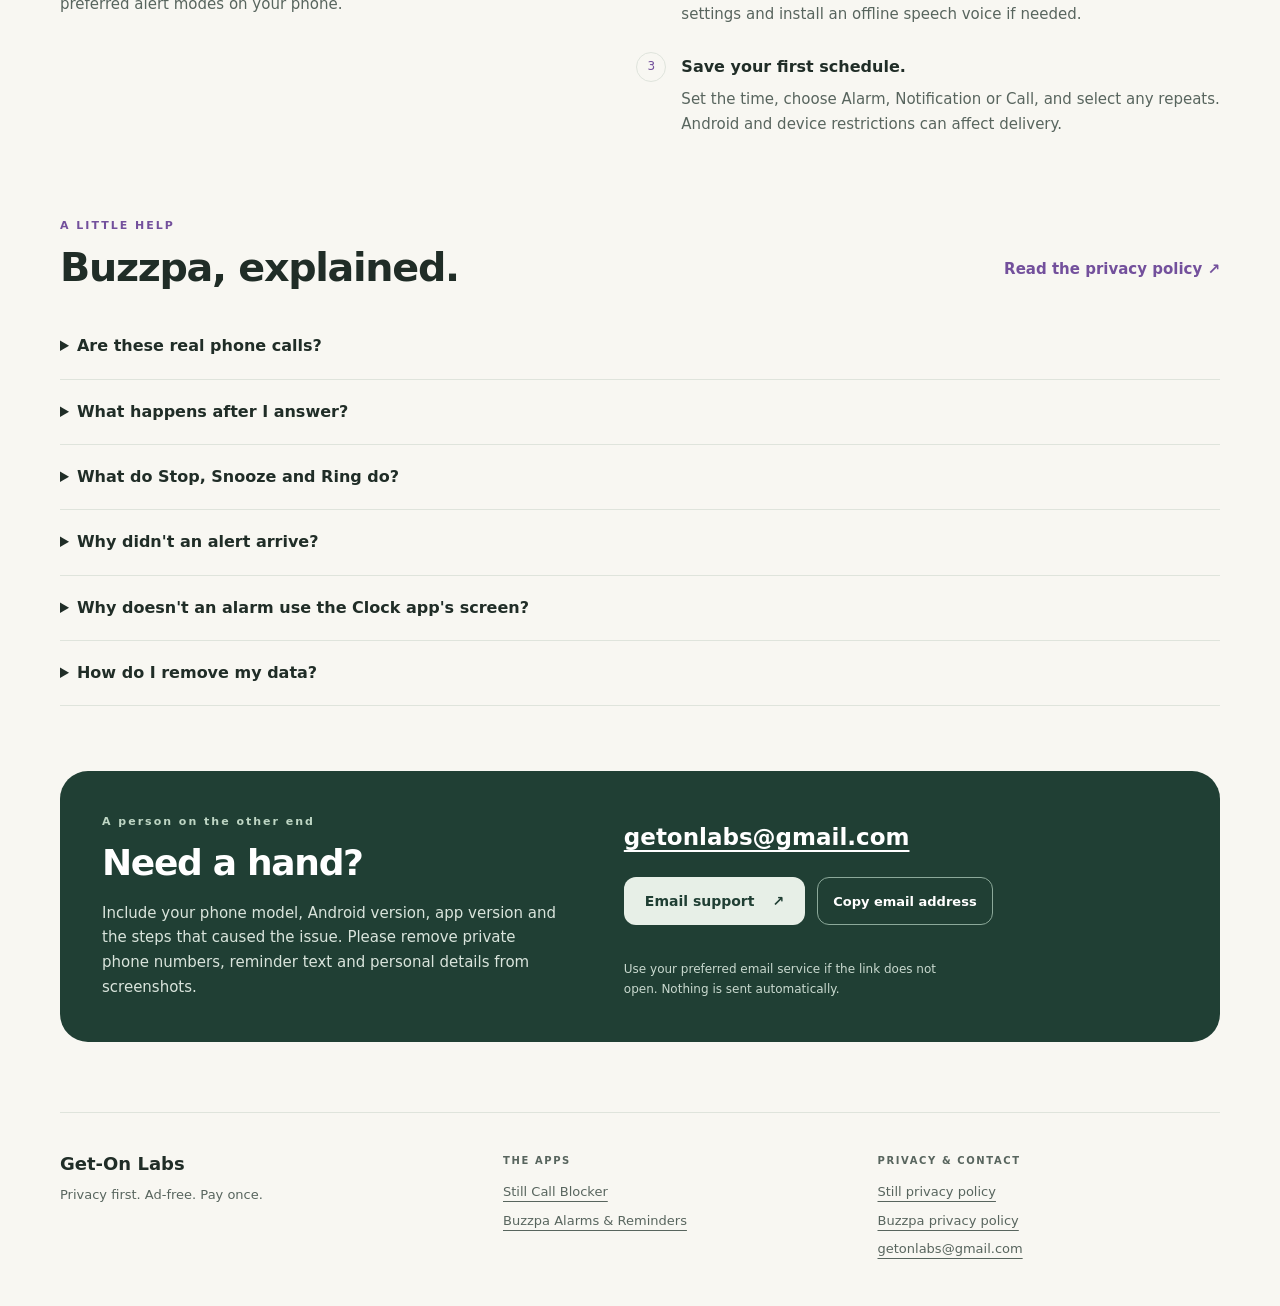
==== commit 72e40368: "Document Buzzpa home screen widgets" ====
--- a/buzzpa/index.html
+++ b/buzzpa/index.html
@@ -1,13 +1,14 @@
 <!doctype html>
 <html lang="en"><head><meta charset="utf-8"><meta name="viewport" content="width=device-width,initial-scale=1">
-<title>Buzzpa: Alarms &amp; Reminders for Android | Get-On Labs</title><meta name="description" content="Android alarms, notifications and offline simulated reminder calls. Schedules stay on your phone."><link rel="canonical" href="https://folvi.dpdns.org/buzzpa/">
-<meta property="og:type" content="website"><meta property="og:site_name" content="Get-On Labs"><meta property="og:title" content="Buzzpa: Alarms &amp; Reminders for Android | Get-On Labs"><meta property="og:description" content="Android alarms, notifications and offline simulated reminder calls. Schedules stay on your phone."><meta property="og:url" content="https://folvi.dpdns.org/buzzpa/"><meta property="og:image" content="https://folvi.dpdns.org/assets/buzzpa-icon.png"><meta name="twitter:card" content="summary"><meta name="theme-color" content="#f8f7f2">
+<title>Buzzpa: Alarms &amp; Reminders for Android | Get-On Labs</title><meta name="description" content="Set Android alarms, notifications and simulated reminder calls with offline speech. Manage reminders from your home screen with Buzzpa widgets."><link rel="canonical" href="https://folvi.dpdns.org/buzzpa/">
+<meta property="og:type" content="website"><meta property="og:site_name" content="Get-On Labs"><meta property="og:title" content="Buzzpa: Alarms &amp; Reminders for Android | Get-On Labs"><meta property="og:description" content="Set Android alarms, notifications and simulated reminder calls with offline speech. Manage reminders from your home screen with Buzzpa widgets."><meta property="og:url" content="https://folvi.dpdns.org/buzzpa/"><meta property="og:image" content="https://folvi.dpdns.org/assets/buzzpa-icon.png"><meta name="twitter:card" content="summary"><meta name="theme-color" content="#f8f7f2">
 <link rel="icon" href="/assets/labs-mark.svg" type="image/svg+xml"><link rel="stylesheet" href="/assets/portfolio.css">
-<script type="application/ld+json">{"@context": "https://schema.org", "@graph": [{"@type": "Organization", "@id": "https://folvi.dpdns.org/#organization", "name": "Get-On Labs", "url": "https://folvi.dpdns.org/", "email": "getonlabs@gmail.com"}, {"@type": "MobileApplication", "@id": "https://folvi.dpdns.org/buzzpa/#app", "name": "Buzzpa: Alarms & Reminders", "url": "https://folvi.dpdns.org/buzzpa/", "sameAs": "https://play.google.com/store/apps/details?id=com.gol.buzzpa.pro", "image": "https://folvi.dpdns.org/assets/buzzpa-icon.png", "operatingSystem": "Android 8 or later", "applicationCategory": "UtilitiesApplication", "description": "Android alarms, notifications and offline simulated reminder calls. Schedules stay on your phone.", "publisher": {"@id": "https://folvi.dpdns.org/#organization"}}]}</script><script defer src="/assets/site.js"></script></head>
+<script type="application/ld+json">{"@context": "https://schema.org", "@graph": [{"@type": "Organization", "@id": "https://folvi.dpdns.org/#organization", "name": "Get-On Labs", "url": "https://folvi.dpdns.org/", "email": "getonlabs@gmail.com"}, {"@type": "MobileApplication", "@id": "https://folvi.dpdns.org/buzzpa/#app", "name": "Buzzpa: Alarms & Reminders", "url": "https://folvi.dpdns.org/buzzpa/", "sameAs": "https://play.google.com/store/apps/details?id=com.gol.buzzpa.pro", "image": "https://folvi.dpdns.org/assets/buzzpa-icon.png", "operatingSystem": "Android 8 or later", "applicationCategory": "UtilitiesApplication", "description": "Set Android alarms, notifications and simulated reminder calls with offline speech. Manage reminders from your home screen with Buzzpa widgets.", "publisher": {"@id": "https://folvi.dpdns.org/#organization"}}]}</script><script defer src="/assets/site.js"></script></head>
 <body data-app="buzzpa"><a class="skip" href="#main">Skip to content</a><div class="wrap">
 <header class="header"><a class="brand" href="/" aria-label="Get-On Labs home"><span class="brand-mark" aria-hidden="true">g.</span>Get-On Labs</a><nav aria-label="Main navigation"><a href="/#apps">Apps</a><a href="/still/">Still</a><a href="/buzzpa/" aria-current="page">Buzzpa</a><a href="/#support">Support</a></nav></header>
 <main id="main"><section class="app-hero"><div><a class="back-link" href="/#apps">← All apps</a><div class="app-identity"><img src="/assets/buzzpa-icon.png" width="60" height="60" alt=""><span class="eyebrow">BUZZPA · ALARMS &amp; REMINDERS</span></div><h1>A reminder<br><span>you can answer.</span></h1><p class="lead">Make reminders easier to notice. Buzzpa lets you choose an alarm, a notification or a local simulated call through your usual Phone app. Your schedules stay on your phone.</p><div class="actions"><a class="button" href="https://play.google.com/store/apps/details?id=com.gol.buzzpa.pro">Get Buzzpa on Google Play <span aria-hidden="true">↗</span></a><a class="plain-action" href="#getting-started">How it works ↓</a></div><p class="purchase-note">Pay once. Yours for life. No ads or subscriptions.</p><p class="fine-print">Android 8+ · No ads · No account · Offline reminder speech</p></div><figure class="app-visual buzzpa-visual"><img src="/assets/buzzpa-schedules.png" width="1080" height="1920" alt="Buzzpa schedule list showing reminders and alert modes."><figcaption>Daily routines and one-off reminders, together.</figcaption></figure></section>
 <section class="feature-grid" aria-label="Buzzpa features"><article><span class="feature-number">01</span><h2>An alarm you control</h2><p>Sound, vibration and Buzzpa’s Stop / Snooze screen help bring your reminder to your attention.</p></article><article><span class="feature-number">02</span><h2>A simple notification</h2><p>Choose a quieter alert, with your preferred reminder title and message visibility.</p></article><article><span class="feature-number">03</span><h2>A simulated call</h2><p>Answer in your Phone app and hear your reminder through the earpiece using offline speech. No real network call is placed.</p></article></section>
+<section class="guide" id="widgets"><div><span class="eyebrow">HOME SCREEN WIDGETS</span><h2>Reminders from your home screen</h2></div><ul class="steps"><li><strong>Schedules</strong><p>See your next three schedules and turn them on or off.</p></li><li><strong>Quick Reminder</strong><p>Set an alarm, notification or simulated call for 5 to 30 minutes from now.</p></li></ul></section>
 <section class="guide" id="getting-started"><div><span class="eyebrow">GETTING STARTED</span><h2>Choose when.<br>Choose how.</h2><p>Follow Guided setup and test your preferred alert modes on your phone.</p></div><ol class="steps"><li><strong>Complete Guided setup.</strong><p>Enable notifications and exact alarms. Optional full-screen access enables Buzzpa’s alarm controls while locked.</p></li><li><strong>Prepare simulated calls if you use them.</strong><p>Allow phone-state access, enable Buzzpa’s calling account in system settings and install an offline speech voice if needed.</p></li><li><strong>Save your first schedule.</strong><p>Set the time, choose Alarm, Notification or Call, and select any repeats. Android and device restrictions can affect delivery.</p></li></ol></section><section class="faq-section"><div class="section-heading"><div><span class="eyebrow">A LITTLE HELP</span><h2>Buzzpa, explained.</h2></div><a class="text-link" href="/buzzpa/privacy-policy.html">Read the privacy policy ↗</a></div><details><summary>Are these real phone calls?</summary><p>No. Buzzpa creates local reminder simulations through Android Telecom. Your installed Phone app supplies the call screen. No telephone network, recipient, caller number or call charge is involved. Your Phone app may record the simulation in Recents and may show Unknown.</p></details>
 <details><summary>What happens after I answer?</summary><p>Speech starts after a one-second pause when Android reports the earpiece route. It pauses on speaker or Bluetooth. Answered calls stay connected for at least 30 seconds or until longer speech finishes, unless you hang up or an error/interruption ends the call.</p></details>
 <details><summary>What do Stop, Snooze and Ring do?</summary><p>Stop cancels this occurrence, keeping future repeats. Snooze postpones it. Ring replaces it with a simulated call after the Ring delay in Settings, five minutes by default. Dismissing the heads-up notification leaves the schedule intact.</p></details>
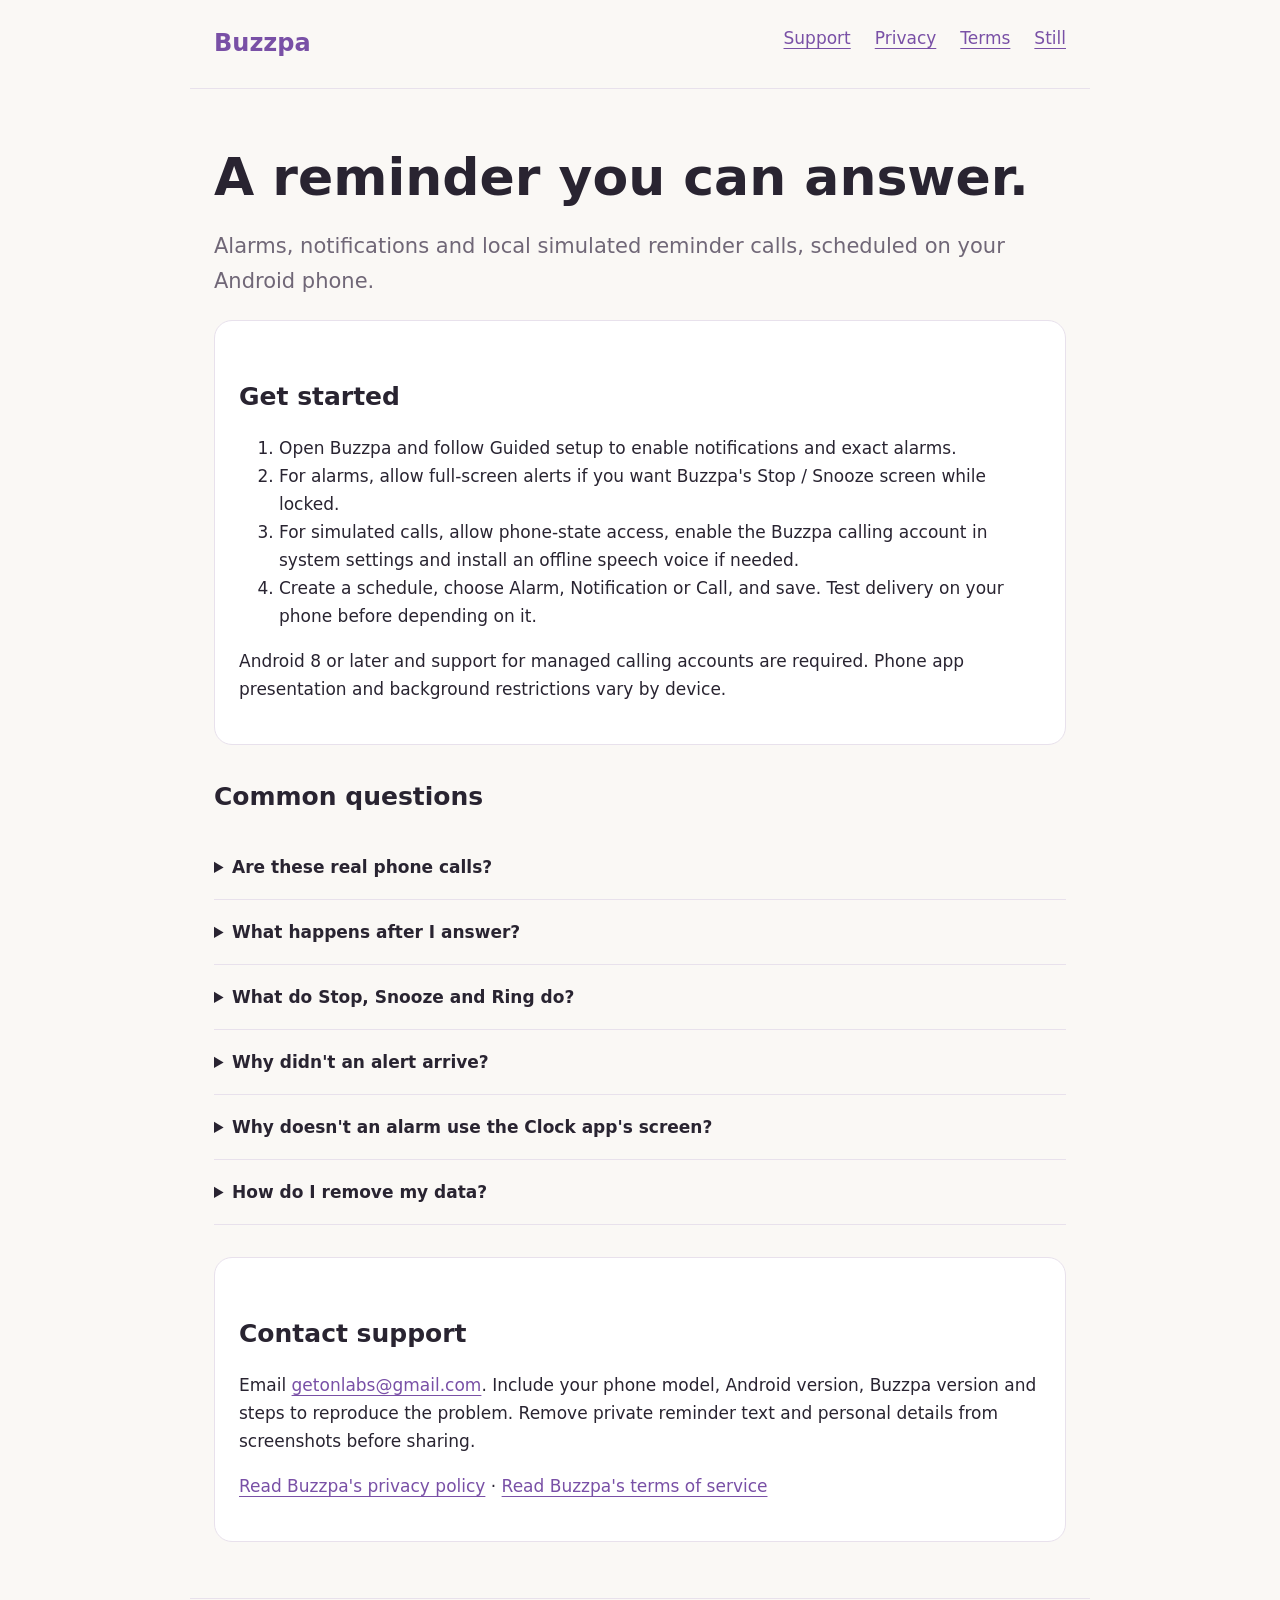
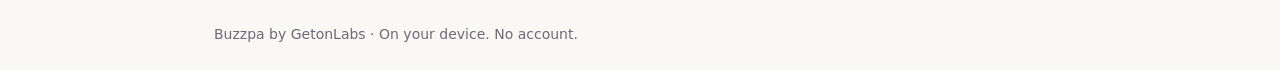
==== commit 33765803: "Add app terms of service pages" ====
--- a/buzzpa/index.html
+++ b/buzzpa/index.html
@@ -1,19 +1,14 @@
 <!doctype html>
-<html lang="en"><head><meta charset="utf-8"><meta name="viewport" content="width=device-width,initial-scale=1">
-<title>Buzzpa: Alarms &amp; Reminders for Android | Get-On Labs</title><meta name="description" content="Set Android alarms, notifications and simulated reminder calls with offline speech. Manage reminders from your home screen with Buzzpa widgets."><link rel="canonical" href="https://folvi.dpdns.org/buzzpa/">
-<meta property="og:type" content="website"><meta property="og:site_name" content="Get-On Labs"><meta property="og:title" content="Buzzpa: Alarms &amp; Reminders for Android | Get-On Labs"><meta property="og:description" content="Set Android alarms, notifications and simulated reminder calls with offline speech. Manage reminders from your home screen with Buzzpa widgets."><meta property="og:url" content="https://folvi.dpdns.org/buzzpa/"><meta property="og:image" content="https://folvi.dpdns.org/assets/buzzpa-icon.png"><meta name="twitter:card" content="summary"><meta name="theme-color" content="#f8f7f2">
-<link rel="icon" href="/assets/labs-mark.svg" type="image/svg+xml"><link rel="stylesheet" href="/assets/portfolio.css">
-<script type="application/ld+json">{"@context": "https://schema.org", "@graph": [{"@type": "Organization", "@id": "https://folvi.dpdns.org/#organization", "name": "Get-On Labs", "url": "https://folvi.dpdns.org/", "email": "getonlabs@gmail.com"}, {"@type": "MobileApplication", "@id": "https://folvi.dpdns.org/buzzpa/#app", "name": "Buzzpa: Alarms & Reminders", "url": "https://folvi.dpdns.org/buzzpa/", "sameAs": "https://play.google.com/store/apps/details?id=com.gol.buzzpa.pro", "image": "https://folvi.dpdns.org/assets/buzzpa-icon.png", "operatingSystem": "Android 8 or later", "applicationCategory": "UtilitiesApplication", "description": "Set Android alarms, notifications and simulated reminder calls with offline speech. Manage reminders from your home screen with Buzzpa widgets.", "publisher": {"@id": "https://folvi.dpdns.org/#organization"}}]}</script><script defer src="/assets/site.js"></script></head>
-<body data-app="buzzpa"><a class="skip" href="#main">Skip to content</a><div class="wrap">
-<header class="header"><a class="brand" href="/" aria-label="Get-On Labs home"><span class="brand-mark" aria-hidden="true">g.</span>Get-On Labs</a><nav aria-label="Main navigation"><a href="/#apps">Apps</a><a href="/still/">Still</a><a href="/buzzpa/" aria-current="page">Buzzpa</a><a href="/#support">Support</a></nav></header>
-<main id="main"><section class="app-hero"><div><a class="back-link" href="/#apps">← All apps</a><div class="app-identity"><img src="/assets/buzzpa-icon.png" width="60" height="60" alt=""><span class="eyebrow">BUZZPA · ALARMS &amp; REMINDERS</span></div><h1>A reminder<br><span>you can answer.</span></h1><p class="lead">Make reminders easier to notice. Buzzpa lets you choose an alarm, a notification or a local simulated call through your usual Phone app. Your schedules stay on your phone.</p><div class="actions"><a class="button" href="https://play.google.com/store/apps/details?id=com.gol.buzzpa.pro">Get Buzzpa on Google Play <span aria-hidden="true">↗</span></a><a class="plain-action" href="#getting-started">How it works ↓</a></div><p class="purchase-note">Pay once. Yours for life. No ads or subscriptions.</p><p class="fine-print">Android 8+ · No ads · No account · Offline reminder speech</p></div><figure class="app-visual buzzpa-visual"><img src="/assets/buzzpa-schedules.png" width="1080" height="1920" alt="Buzzpa schedule list showing reminders and alert modes."><figcaption>Daily routines and one-off reminders, together.</figcaption></figure></section>
-<section class="feature-grid" aria-label="Buzzpa features"><article><span class="feature-number">01</span><h2>An alarm you control</h2><p>Sound, vibration and Buzzpa’s Stop / Snooze screen help bring your reminder to your attention.</p></article><article><span class="feature-number">02</span><h2>A simple notification</h2><p>Choose a quieter alert, with your preferred reminder title and message visibility.</p></article><article><span class="feature-number">03</span><h2>A simulated call</h2><p>Answer in your Phone app and hear your reminder through the earpiece using offline speech. No real network call is placed.</p></article></section>
-<section class="guide" id="widgets"><div><span class="eyebrow">HOME SCREEN WIDGETS</span><h2>Reminders from your home screen</h2></div><ul class="steps"><li><strong>Schedules</strong><p>See your next three schedules and turn them on or off.</p></li><li><strong>Quick Reminder</strong><p>Set an alarm, notification or simulated call for 5 to 30 minutes from now.</p></li></ul></section>
-<section class="guide" id="getting-started"><div><span class="eyebrow">GETTING STARTED</span><h2>Choose when.<br>Choose how.</h2><p>Follow Guided setup and test your preferred alert modes on your phone.</p></div><ol class="steps"><li><strong>Complete Guided setup.</strong><p>Enable notifications and exact alarms. Optional full-screen access enables Buzzpa’s alarm controls while locked.</p></li><li><strong>Prepare simulated calls if you use them.</strong><p>Allow phone-state access, enable Buzzpa’s calling account in system settings and install an offline speech voice if needed.</p></li><li><strong>Save your first schedule.</strong><p>Set the time, choose Alarm, Notification or Call, and select any repeats. Android and device restrictions can affect delivery.</p></li></ol></section><section class="faq-section"><div class="section-heading"><div><span class="eyebrow">A LITTLE HELP</span><h2>Buzzpa, explained.</h2></div><a class="text-link" href="/buzzpa/privacy-policy.html">Read the privacy policy ↗</a></div><details><summary>Are these real phone calls?</summary><p>No. Buzzpa creates local reminder simulations through Android Telecom. Your installed Phone app supplies the call screen. No telephone network, recipient, caller number or call charge is involved. Your Phone app may record the simulation in Recents and may show Unknown.</p></details>
+<html lang="en"><head><meta charset="utf-8"><meta name="viewport" content="width=device-width,initial-scale=1"><title>Buzzpa support | GetonLabs</title><meta name="description" content="Help with Buzzpa's on-device alarms, notifications and simulated reminder calls."><link rel="stylesheet" href="style.css"></head>
+<body><a class="skip" href="#main">Skip to content</a><header><a class="brand" href="./">Buzzpa</a><nav aria-label="Main navigation"><a href="./" aria-current="page">Support</a><a href="privacy-policy.html">Privacy</a><a href="terms-of-service.html">Terms</a><a href="../index.html">Still</a></nav></header><main id="main">
+<h1>A reminder you can answer.</h1><p class="lead">Alarms, notifications and local simulated reminder calls, scheduled on your Android phone.</p>
+<section class="card"><h2>Get started</h2><ol><li>Open Buzzpa and follow Guided setup to enable notifications and exact alarms.</li><li>For alarms, allow full-screen alerts if you want Buzzpa's Stop / Snooze screen while locked.</li><li>For simulated calls, allow phone-state access, enable the Buzzpa calling account in system settings and install an offline speech voice if needed.</li><li>Create a schedule, choose Alarm, Notification or Call, and save. Test delivery on your phone before depending on it.</li></ol><p>Android 8 or later and support for managed calling accounts are required. Phone app presentation and background restrictions vary by device.</p></section>
+<section><h2>Common questions</h2>
+<details><summary>Are these real phone calls?</summary><p>No. Buzzpa creates local reminder simulations through Android Telecom. Your installed Phone app supplies the call screen. No telephone network, recipient, caller number or call charge is involved. Your Phone app may record the simulation in Recents and may show Unknown.</p></details>
 <details><summary>What happens after I answer?</summary><p>Speech starts after a one-second pause when Android reports the earpiece route. It pauses on speaker or Bluetooth. Answered calls stay connected for at least 30 seconds or until longer speech finishes, unless you hang up or an error/interruption ends the call.</p></details>
 <details><summary>What do Stop, Snooze and Ring do?</summary><p>Stop cancels this occurrence, keeping future repeats. Snooze postpones it. Ring replaces it with a simulated call after the Ring delay in Settings, five minutes by default. Dismissing the heads-up notification leaves the schedule intact.</p></details>
 <details><summary>Why didn't an alert arrive?</summary><p>Check Guided setup, notification channels, exact-alarm access, Do Not Disturb, volume and your phone's background/battery restrictions. Force-stop prevents delivery until Buzzpa is reopened. After interruptions, alerts more than two minutes late become notifications. Simulated calls are skipped while another call is active; check the fallback notification.</p></details>
 <details><summary>Why doesn't an alarm use the Clock app's screen?</summary><p>Buzzpa uses its own coordinated Stop / Snooze alarm screen. Full-screen permission enables that screen while locked; Android may show a banner while the phone is in use. The native Phone app remains responsible for simulated-call screens.</p></details>
-<details><summary>How do I remove my data?</summary><p>Delete schedules in Buzzpa. To remove all Buzzpa data, clear its storage in Android Settings or uninstall it. Phone app Recents entries are managed separately: delete those in your Phone app.</p></details></section><section class="support" id="support" aria-labelledby="support-title"><div><span class="eyebrow">A person on the other end</span><h2 id="support-title">Need a hand?</h2><p>Include your phone model, Android version, app version and the steps that caused the issue. Please remove private phone numbers, reminder text and personal details from screenshots.</p></div><div class="support-contact"><a class="email" href="mailto:getonlabs@gmail.com?subject=Buzzpa%20support">getonlabs@gmail.com</a><div class="actions"><a class="button light" href="mailto:getonlabs@gmail.com?subject=Buzzpa%20support">Email support <span aria-hidden="true">↗</span></a><button class="button ghost" type="button" data-copy-email>Copy email address</button></div><p class="email-status" role="status" aria-live="polite"></p><small>Use your preferred email service if the link does not open. Nothing is sent automatically.</small></div></section></main>
-<footer class="footer"><div><a class="footer-brand" href="/">Get-On Labs</a><p>Privacy first. Ad-free. Pay once.</p></div><div><span class="footer-label">THE APPS</span><a href="/still/">Still Call Blocker</a><a href="/buzzpa/">Buzzpa Alarms &amp; Reminders</a></div><div><span class="footer-label">PRIVACY &amp; CONTACT</span><a href="/still/privacy-policy.html">Still privacy policy</a><a href="/buzzpa/privacy-policy.html">Buzzpa privacy policy</a><a href="mailto:getonlabs@gmail.com">getonlabs@gmail.com</a></div></footer>
-</div></body></html>+<details><summary>How do I remove my data?</summary><p>Delete schedules in Buzzpa. To remove all Buzzpa data, clear its storage in Android Settings or uninstall it. Phone app Recents entries are managed separately: delete those in your Phone app.</p></details></section>
+<section class="card" id="support"><h2>Contact support</h2><p>Email <a href="mailto:getonlabs@gmail.com?subject=Buzzpa%20support">getonlabs@gmail.com</a>. Include your phone model, Android version, Buzzpa version and steps to reproduce the problem. Remove private reminder text and personal details from screenshots before sharing.</p><p><a href="privacy-policy.html">Read Buzzpa's privacy policy</a> · <a href="terms-of-service.html">Read Buzzpa's terms of service</a></p></section>
+</main><footer>Buzzpa by GetonLabs · On your device. No account.</footer></body></html>
--- a/buzzpa/style.css
+++ b/buzzpa/style.css
@@ -0,0 +1 @@
+:root{color-scheme:light dark;--bg:#FAF8F5;--card:#fff;--ink:#292431;--muted:#706777;--accent:#7950A6;--line:#e8e1ec}*{box-sizing:border-box}body{margin:0;background:var(--bg);color:var(--ink);font:17px/1.65 system-ui,Roboto,sans-serif}main,header,footer{max-width:900px;margin:auto;padding:24px}header{display:flex;justify-content:space-between;gap:20px;flex-wrap:wrap;border-bottom:1px solid var(--line)}nav{display:flex;gap:24px}a{color:var(--accent);text-underline-offset:4px}a:focus-visible{outline:3px solid var(--accent);outline-offset:5px}.brand{font-size:24px;font-weight:750;text-decoration:none}h1{font-size:clamp(32px,6vw,52px);line-height:1.15;margin:35px 0 22px}h2{font-size:25px;line-height:1.3;margin-top:36px}p,li{max-width:74ch}.lead{font-size:21px;color:var(--muted)}section{margin-bottom:32px}.card{background:var(--card);padding:24px;border:1px solid var(--line);border-radius:18px}details{border-bottom:1px solid var(--line);padding:18px 0}summary{cursor:pointer;font-weight:650}footer{font-size:14px;color:var(--muted);border-top:1px solid var(--line)}.skip{position:absolute;left:-10000px}.skip:focus{position:static} @media(prefers-color-scheme:dark){:root{--bg:#1B1721;--card:#27212F;--ink:#EEE7F3;--muted:#BCB0C6;--accent:#C4A7EB;--line:#453A4D}}@media(max-width:520px){main,header,footer{padding:22px}nav{gap:16px}}
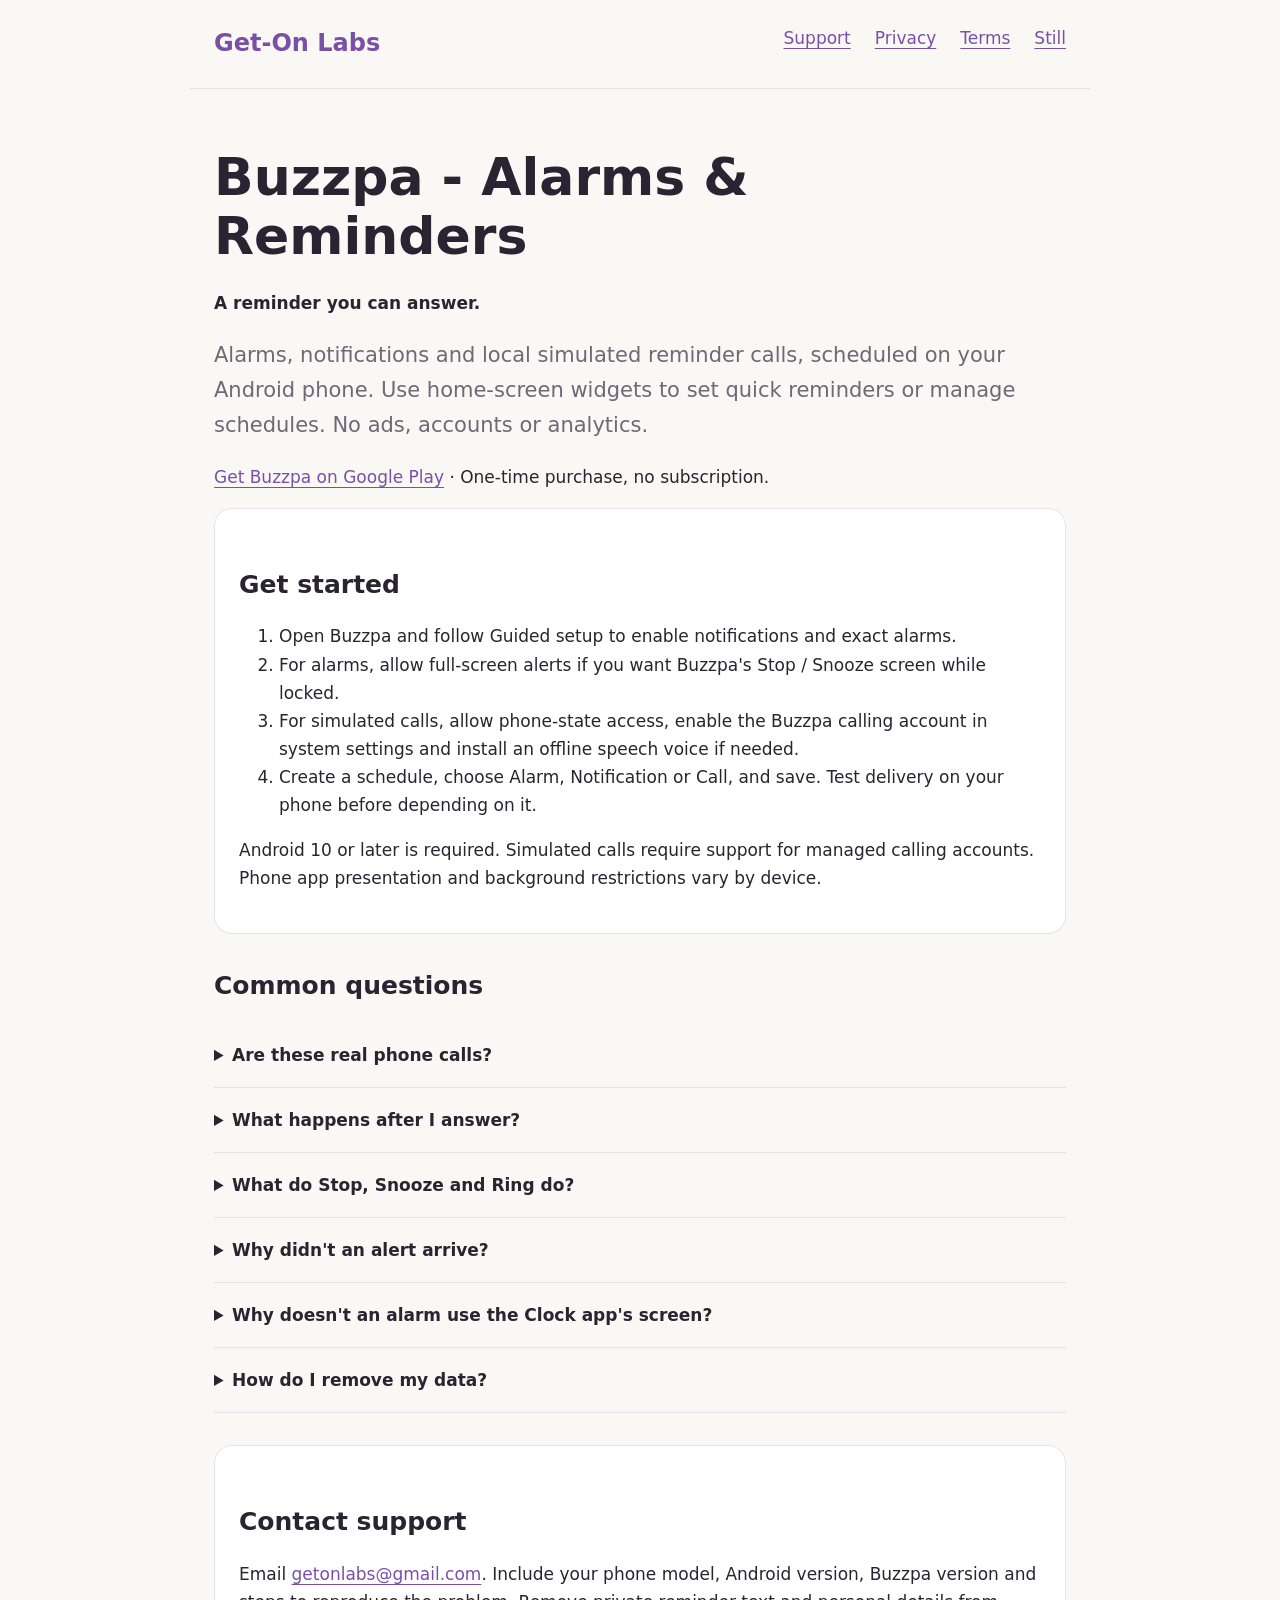
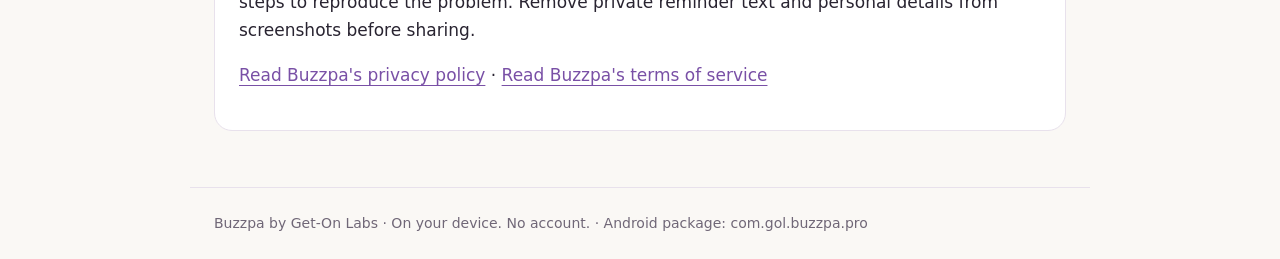
==== commit 8df3c516: "Improve SEO and app discovery across Get-On Labs website" ====
--- a/buzzpa/index.html
+++ b/buzzpa/index.html
@@ -1,8 +1,8 @@
 <!doctype html>
-<html lang="en"><head><meta charset="utf-8"><meta name="viewport" content="width=device-width,initial-scale=1"><title>Buzzpa support | GetonLabs</title><meta name="description" content="Help with Buzzpa's on-device alarms, notifications and simulated reminder calls."><link rel="stylesheet" href="style.css"></head>
-<body><a class="skip" href="#main">Skip to content</a><header><a class="brand" href="./">Buzzpa</a><nav aria-label="Main navigation"><a href="./" aria-current="page">Support</a><a href="privacy-policy.html">Privacy</a><a href="terms-of-service.html">Terms</a><a href="../index.html">Still</a></nav></header><main id="main">
-<h1>A reminder you can answer.</h1><p class="lead">Alarms, notifications and local simulated reminder calls, scheduled on your Android phone.</p>
-<section class="card"><h2>Get started</h2><ol><li>Open Buzzpa and follow Guided setup to enable notifications and exact alarms.</li><li>For alarms, allow full-screen alerts if you want Buzzpa's Stop / Snooze screen while locked.</li><li>For simulated calls, allow phone-state access, enable the Buzzpa calling account in system settings and install an offline speech voice if needed.</li><li>Create a schedule, choose Alarm, Notification or Call, and save. Test delivery on your phone before depending on it.</li></ol><p>Android 8 or later and support for managed calling accounts are required. Phone app presentation and background restrictions vary by device.</p></section>
+<html lang="en"><head><meta charset="utf-8"><meta name="viewport" content="width=device-width,initial-scale=1"><title>Buzzpa - Alarms &amp; Reminders for Android | Get-On Labs</title><meta name="description" content="Set alarms, notifications and simulated offline reminder calls with Buzzpa for Android. Schedule reminders and use home-screen widgets without ads or accounts."><link rel="canonical" href="https://folvi.dpdns.org/buzzpa/"><meta property="og:type" content="website"><meta property="og:site_name" content="Get-On Labs"><meta property="og:title" content="Buzzpa - Alarms &amp; Reminders for Android | Get-On Labs"><meta property="og:description" content="Set alarms, notifications and simulated offline reminder calls with Buzzpa for Android. Schedule reminders and use home-screen widgets without ads or accounts."><meta property="og:url" content="https://folvi.dpdns.org/buzzpa/"><meta property="og:image" content="https://folvi.dpdns.org/assets/buzzpa-icon.png"><meta property="og:image:alt" content="Buzzpa app icon"><meta name="twitter:card" content="summary"><meta name="twitter:title" content="Buzzpa - Alarms &amp; Reminders for Android | Get-On Labs"><meta name="twitter:description" content="Set alarms, notifications and simulated offline reminder calls with Buzzpa for Android. Schedule reminders and use home-screen widgets without ads or accounts."><meta name="twitter:image" content="https://folvi.dpdns.org/assets/buzzpa-icon.png"><meta name="twitter:image:alt" content="Buzzpa app icon"><link rel="icon" href="/assets/buzzpa-icon.png"><link rel="stylesheet" href="style.css"><script type="application/ld+json">{"@context":"https://schema.org","@graph":[{"@type":"Organization","@id":"https://folvi.dpdns.org/#organization","name":"Get-On Labs","url":"https://folvi.dpdns.org/","email":"getonlabs@gmail.com","logo":"https://folvi.dpdns.org/assets/labs-mark.svg","sameAs":"https://play.google.com/store/apps/developer?id=Get-On+Labs"},{"@type":"MobileApplication","@id":"https://folvi.dpdns.org/buzzpa/#app","name":"Buzzpa - Alarms & Reminders","alternateName":["Buzzpa","Buzzpa Alarms & Reminders"],"url":"https://folvi.dpdns.org/buzzpa/","sameAs":"https://play.google.com/store/apps/details?id=com.gol.buzzpa.pro","installUrl":"https://play.google.com/store/apps/details?id=com.gol.buzzpa.pro","identifier":{"@type":"PropertyValue","propertyID":"Android package ID","value":"com.gol.buzzpa.pro"},"image":"https://folvi.dpdns.org/assets/buzzpa-icon.png","screenshot":["https://folvi.dpdns.org/assets/buzzpa-schedules.png"],"operatingSystem":"Android 10 or later","applicationCategory":"UtilitiesApplication","description":"Set alarms, notifications and simulated offline reminder calls with Buzzpa for Android. Schedule reminders and use home-screen widgets without ads or accounts.","featureList":["Alarms","Notifications","Local simulated reminder calls","Offline speech","Home-screen widgets"],"isAccessibleForFree":false,"publisher":{"@id":"https://folvi.dpdns.org/#organization"}}]}</script></head>
+<body><a class="skip" href="#main">Skip to content</a><header><a class="brand" href="/">Get-On Labs</a><nav aria-label="Main navigation"><a href="./" aria-current="page">Support</a><a href="privacy-policy.html">Privacy</a><a href="terms-of-service.html">Terms</a><a href="../still/">Still</a></nav></header><main id="main">
+<h1>Buzzpa - Alarms &amp; Reminders</h1><p><strong>A reminder you can answer.</strong></p><p class="lead">Alarms, notifications and local simulated reminder calls, scheduled on your Android phone. Use home-screen widgets to set quick reminders or manage schedules. No ads, accounts or analytics.</p><p><a href="https://play.google.com/store/apps/details?id=com.gol.buzzpa.pro">Get Buzzpa on Google Play</a> · One-time purchase, no subscription.</p>
+<section class="card"><h2>Get started</h2><ol><li>Open Buzzpa and follow Guided setup to enable notifications and exact alarms.</li><li>For alarms, allow full-screen alerts if you want Buzzpa's Stop / Snooze screen while locked.</li><li>For simulated calls, allow phone-state access, enable the Buzzpa calling account in system settings and install an offline speech voice if needed.</li><li>Create a schedule, choose Alarm, Notification or Call, and save. Test delivery on your phone before depending on it.</li></ol><p>Android 10 or later is required. Simulated calls require support for managed calling accounts. Phone app presentation and background restrictions vary by device.</p></section>
 <section><h2>Common questions</h2>
 <details><summary>Are these real phone calls?</summary><p>No. Buzzpa creates local reminder simulations through Android Telecom. Your installed Phone app supplies the call screen. No telephone network, recipient, caller number or call charge is involved. Your Phone app may record the simulation in Recents and may show Unknown.</p></details>
 <details><summary>What happens after I answer?</summary><p>Speech starts after a one-second pause when Android reports the earpiece route. It pauses on speaker or Bluetooth. Answered calls stay connected for at least 30 seconds or until longer speech finishes, unless you hang up or an error/interruption ends the call.</p></details>
@@ -11,4 +11,4 @@
 <details><summary>Why doesn't an alarm use the Clock app's screen?</summary><p>Buzzpa uses its own coordinated Stop / Snooze alarm screen. Full-screen permission enables that screen while locked; Android may show a banner while the phone is in use. The native Phone app remains responsible for simulated-call screens.</p></details>
 <details><summary>How do I remove my data?</summary><p>Delete schedules in Buzzpa. To remove all Buzzpa data, clear its storage in Android Settings or uninstall it. Phone app Recents entries are managed separately: delete those in your Phone app.</p></details></section>
 <section class="card" id="support"><h2>Contact support</h2><p>Email <a href="mailto:getonlabs@gmail.com?subject=Buzzpa%20support">getonlabs@gmail.com</a>. Include your phone model, Android version, Buzzpa version and steps to reproduce the problem. Remove private reminder text and personal details from screenshots before sharing.</p><p><a href="privacy-policy.html">Read Buzzpa's privacy policy</a> · <a href="terms-of-service.html">Read Buzzpa's terms of service</a></p></section>
-</main><footer>Buzzpa by GetonLabs · On your device. No account.</footer></body></html>
+</main><footer>Buzzpa by Get-On Labs · On your device. No account. · Android package: com.gol.buzzpa.pro</footer></body></html>
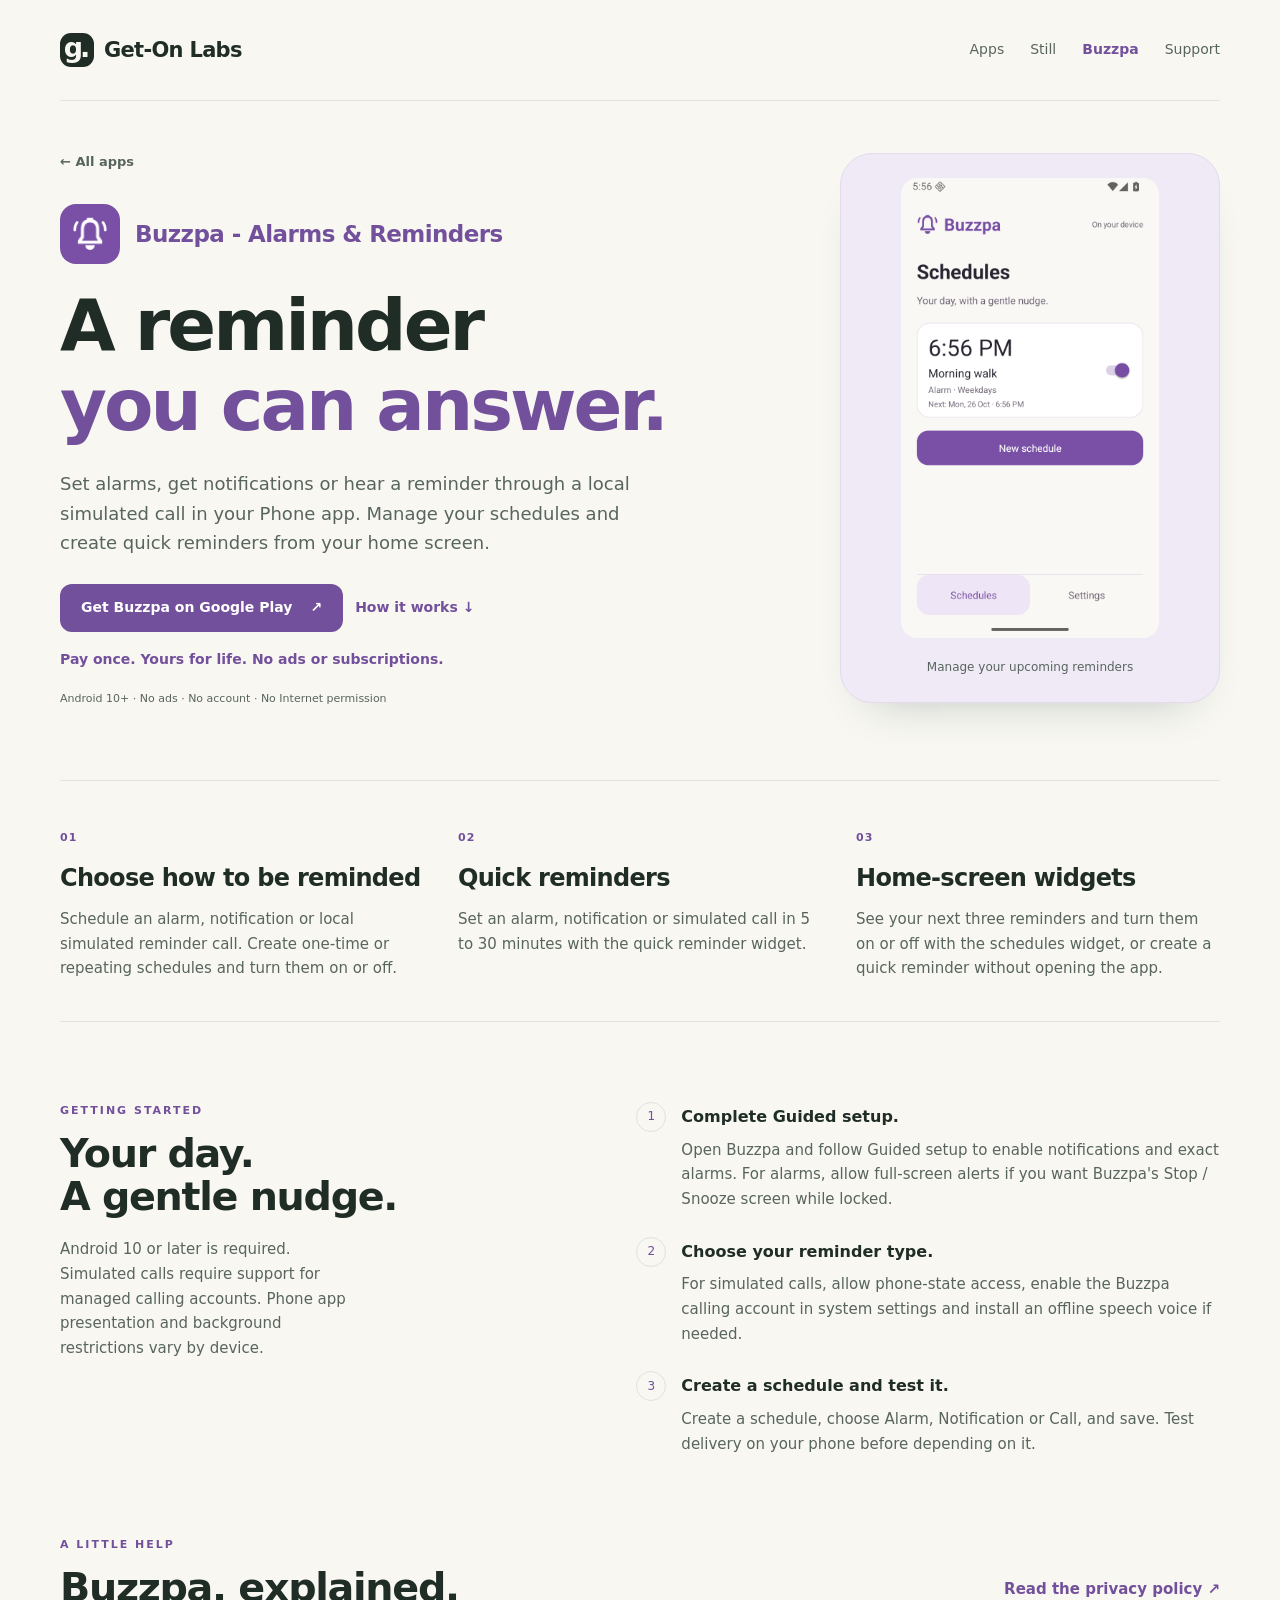
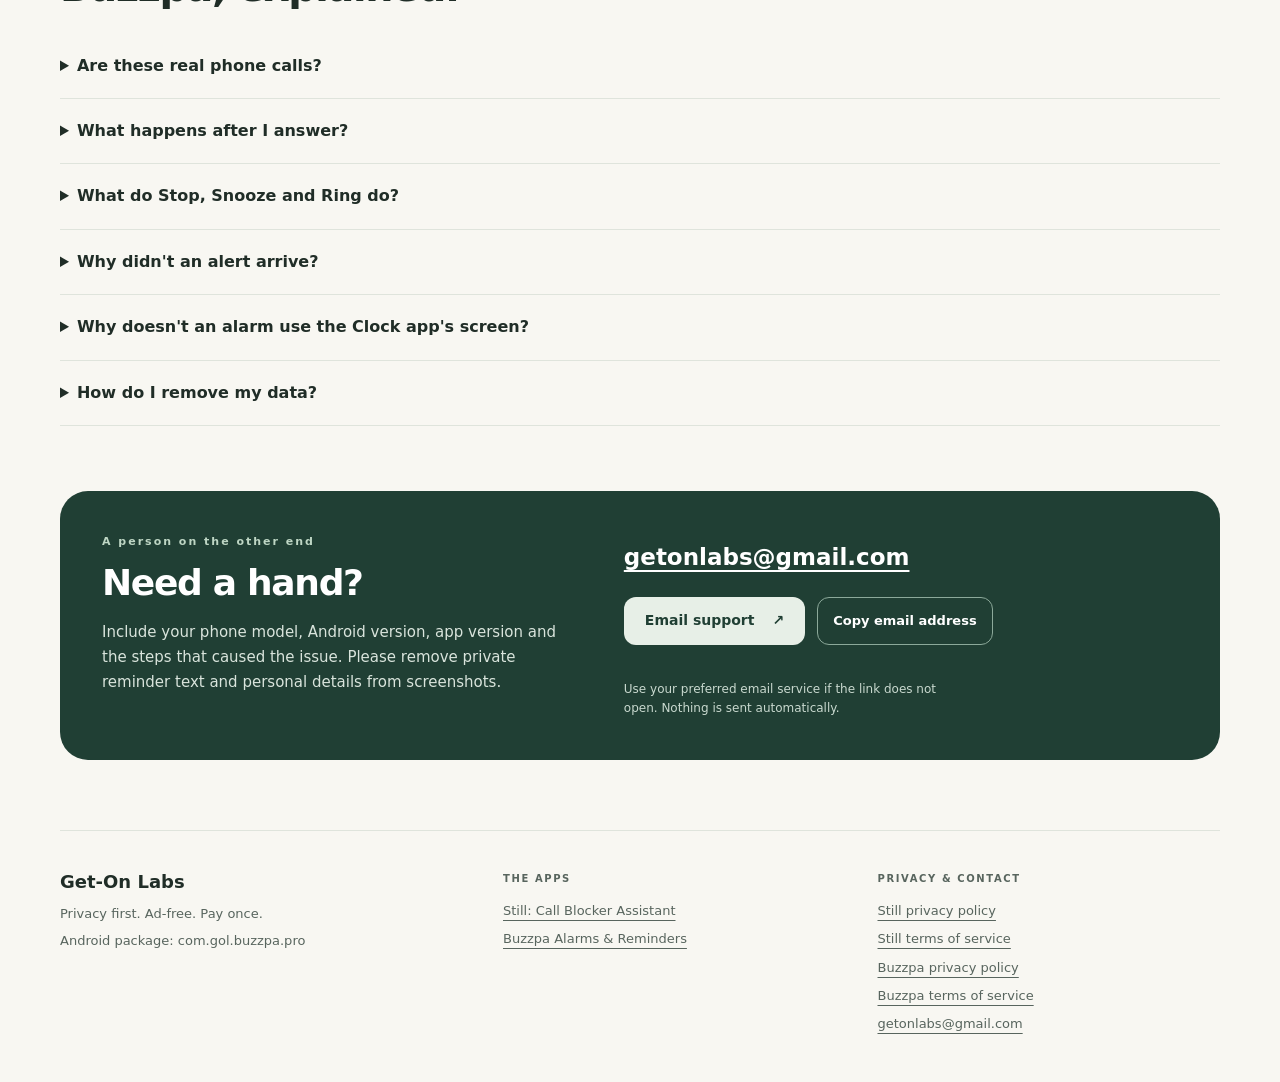
==== commit 4e409ba5: "Unify Buzzpa landing and legal pages with Get-On Labs design" ====
--- a/buzzpa/index.html
+++ b/buzzpa/index.html
@@ -1,14 +1,16 @@
 <!doctype html>
-<html lang="en"><head><meta charset="utf-8"><meta name="viewport" content="width=device-width,initial-scale=1"><title>Buzzpa - Alarms &amp; Reminders for Android | Get-On Labs</title><meta name="description" content="Set alarms, notifications and simulated offline reminder calls with Buzzpa for Android. Schedule reminders and use home-screen widgets without ads or accounts."><link rel="canonical" href="https://folvi.dpdns.org/buzzpa/"><meta property="og:type" content="website"><meta property="og:site_name" content="Get-On Labs"><meta property="og:title" content="Buzzpa - Alarms &amp; Reminders for Android | Get-On Labs"><meta property="og:description" content="Set alarms, notifications and simulated offline reminder calls with Buzzpa for Android. Schedule reminders and use home-screen widgets without ads or accounts."><meta property="og:url" content="https://folvi.dpdns.org/buzzpa/"><meta property="og:image" content="https://folvi.dpdns.org/assets/buzzpa-icon.png"><meta property="og:image:alt" content="Buzzpa app icon"><meta name="twitter:card" content="summary"><meta name="twitter:title" content="Buzzpa - Alarms &amp; Reminders for Android | Get-On Labs"><meta name="twitter:description" content="Set alarms, notifications and simulated offline reminder calls with Buzzpa for Android. Schedule reminders and use home-screen widgets without ads or accounts."><meta name="twitter:image" content="https://folvi.dpdns.org/assets/buzzpa-icon.png"><meta name="twitter:image:alt" content="Buzzpa app icon"><link rel="icon" href="/assets/buzzpa-icon.png"><link rel="stylesheet" href="style.css"><script type="application/ld+json">{"@context":"https://schema.org","@graph":[{"@type":"Organization","@id":"https://folvi.dpdns.org/#organization","name":"Get-On Labs","url":"https://folvi.dpdns.org/","email":"getonlabs@gmail.com","logo":"https://folvi.dpdns.org/assets/labs-mark.svg","sameAs":"https://play.google.com/store/apps/developer?id=Get-On+Labs"},{"@type":"MobileApplication","@id":"https://folvi.dpdns.org/buzzpa/#app","name":"Buzzpa - Alarms & Reminders","alternateName":["Buzzpa","Buzzpa Alarms & Reminders"],"url":"https://folvi.dpdns.org/buzzpa/","sameAs":"https://play.google.com/store/apps/details?id=com.gol.buzzpa.pro","installUrl":"https://play.google.com/store/apps/details?id=com.gol.buzzpa.pro","identifier":{"@type":"PropertyValue","propertyID":"Android package ID","value":"com.gol.buzzpa.pro"},"image":"https://folvi.dpdns.org/assets/buzzpa-icon.png","screenshot":["https://folvi.dpdns.org/assets/buzzpa-schedules.png"],"operatingSystem":"Android 10 or later","applicationCategory":"UtilitiesApplication","description":"Set alarms, notifications and simulated offline reminder calls with Buzzpa for Android. Schedule reminders and use home-screen widgets without ads or accounts.","featureList":["Alarms","Notifications","Local simulated reminder calls","Offline speech","Home-screen widgets"],"isAccessibleForFree":false,"publisher":{"@id":"https://folvi.dpdns.org/#organization"}}]}</script></head>
-<body><a class="skip" href="#main">Skip to content</a><header><a class="brand" href="/">Get-On Labs</a><nav aria-label="Main navigation"><a href="./" aria-current="page">Support</a><a href="privacy-policy.html">Privacy</a><a href="terms-of-service.html">Terms</a><a href="../still/">Still</a></nav></header><main id="main">
-<h1>Buzzpa - Alarms &amp; Reminders</h1><p><strong>A reminder you can answer.</strong></p><p class="lead">Alarms, notifications and local simulated reminder calls, scheduled on your Android phone. Use home-screen widgets to set quick reminders or manage schedules. No ads, accounts or analytics.</p><p><a href="https://play.google.com/store/apps/details?id=com.gol.buzzpa.pro">Get Buzzpa on Google Play</a> · One-time purchase, no subscription.</p>
-<section class="card"><h2>Get started</h2><ol><li>Open Buzzpa and follow Guided setup to enable notifications and exact alarms.</li><li>For alarms, allow full-screen alerts if you want Buzzpa's Stop / Snooze screen while locked.</li><li>For simulated calls, allow phone-state access, enable the Buzzpa calling account in system settings and install an offline speech voice if needed.</li><li>Create a schedule, choose Alarm, Notification or Call, and save. Test delivery on your phone before depending on it.</li></ol><p>Android 10 or later is required. Simulated calls require support for managed calling accounts. Phone app presentation and background restrictions vary by device.</p></section>
-<section><h2>Common questions</h2>
-<details><summary>Are these real phone calls?</summary><p>No. Buzzpa creates local reminder simulations through Android Telecom. Your installed Phone app supplies the call screen. No telephone network, recipient, caller number or call charge is involved. Your Phone app may record the simulation in Recents and may show Unknown.</p></details>
+<html lang="en"><head><meta charset="utf-8"><meta name="viewport" content="width=device-width,initial-scale=1"><title>Buzzpa - Alarms &amp; Reminders for Android | Get-On Labs</title><meta name="description" content="Set alarms, notifications and simulated offline reminder calls with Buzzpa for Android. Schedule reminders and use home-screen widgets without ads or accounts."><link rel="canonical" href="https://folvi.dpdns.org/buzzpa/"><meta property="og:type" content="website"><meta property="og:site_name" content="Get-On Labs"><meta property="og:title" content="Buzzpa - Alarms &amp; Reminders for Android | Get-On Labs"><meta property="og:description" content="Set alarms, notifications and simulated offline reminder calls with Buzzpa for Android. Schedule reminders and use home-screen widgets without ads or accounts."><meta property="og:url" content="https://folvi.dpdns.org/buzzpa/"><meta property="og:image" content="https://folvi.dpdns.org/assets/buzzpa-icon.png"><meta property="og:image:alt" content="Buzzpa app icon"><meta name="twitter:card" content="summary"><meta name="twitter:title" content="Buzzpa - Alarms &amp; Reminders for Android | Get-On Labs"><meta name="twitter:description" content="Set alarms, notifications and simulated offline reminder calls with Buzzpa for Android. Schedule reminders and use home-screen widgets without ads or accounts."><meta name="twitter:image" content="https://folvi.dpdns.org/assets/buzzpa-icon.png"><meta name="twitter:image:alt" content="Buzzpa app icon"><link rel="icon" href="/assets/buzzpa-icon.png"><link rel="stylesheet" href="/assets/portfolio.css"><script type="application/ld+json">{"@context":"https://schema.org","@graph":[{"@type":"Organization","@id":"https://folvi.dpdns.org/#organization","name":"Get-On Labs","url":"https://folvi.dpdns.org/","email":"getonlabs@gmail.com","logo":"https://folvi.dpdns.org/assets/labs-mark.svg","sameAs":"https://play.google.com/store/apps/developer?id=Get-On+Labs"},{"@type":"MobileApplication","@id":"https://folvi.dpdns.org/buzzpa/#app","name":"Buzzpa - Alarms & Reminders","alternateName":["Buzzpa","Buzzpa Alarms & Reminders"],"url":"https://folvi.dpdns.org/buzzpa/","sameAs":"https://play.google.com/store/apps/details?id=com.gol.buzzpa.pro","installUrl":"https://play.google.com/store/apps/details?id=com.gol.buzzpa.pro","identifier":{"@type":"PropertyValue","propertyID":"Android package ID","value":"com.gol.buzzpa.pro"},"image":"https://folvi.dpdns.org/assets/buzzpa-icon.png","screenshot":["https://folvi.dpdns.org/assets/buzzpa-schedules.png"],"operatingSystem":"Android 10 or later","applicationCategory":"UtilitiesApplication","description":"Set alarms, notifications and simulated offline reminder calls with Buzzpa for Android. Schedule reminders and use home-screen widgets without ads or accounts.","featureList":["Alarms","Notifications","Local simulated reminder calls","Offline speech","Home-screen widgets"],"isAccessibleForFree":false,"publisher":{"@id":"https://folvi.dpdns.org/#organization"}}]}</script><meta name="theme-color" content="#f8f7f2"><script defer src="/assets/site.js"></script></head>
+<body data-app="buzzpa"><a class="skip" href="#main">Skip to content</a><div class="wrap">
+<header class="header"><a class="brand" href="/" aria-label="Get-On Labs home"><span class="brand-mark" aria-hidden="true">g.</span>Get-On Labs</a><nav aria-label="Main navigation"><a href="/#apps">Apps</a><a href="/still/">Still</a><a href="/buzzpa/" aria-current="page">Buzzpa</a><a href="/#support">Support</a></nav></header>
+<main id="main"><section class="app-hero"><div><a class="back-link" href="/#apps">← All apps</a><div class="app-identity"><img src="/assets/buzzpa-icon.png" width="60" height="60" alt="Buzzpa Alarms and Reminders app icon"><span class="app-name">Buzzpa - Alarms &amp; Reminders</span></div><h1>A reminder<br><span>you can answer.</span></h1><p class="lead">Set alarms, get notifications or hear a reminder through a local simulated call in your Phone app. Manage your schedules and create quick reminders from your home screen.</p><div class="actions"><a class="button" href="https://play.google.com/store/apps/details?id=com.gol.buzzpa.pro">Get Buzzpa on Google Play <span aria-hidden="true">↗</span></a><a class="plain-action" href="#getting-started">How it works ↓</a></div><p class="purchase-note">Pay once. Yours for life. No ads or subscriptions.</p><p class="fine-print">Android 10+ · No ads · No account · No Internet permission</p></div><figure class="app-visual buzzpa-visual"><img src="/assets/buzzpa-schedules.png" alt="Buzzpa schedules screen showing upcoming reminders and on-off controls." fetchpriority="high"><figcaption>Manage your upcoming reminders</figcaption></figure></section>
+<section class="feature-grid" aria-label="Buzzpa features"><article><span class="feature-number">01</span><h2>Choose how to be reminded</h2><p>Schedule an alarm, notification or local simulated reminder call. Create one-time or repeating schedules and turn them on or off.</p></article><article><span class="feature-number">02</span><h2>Quick reminders</h2><p>Set an alarm, notification or simulated call in 5 to 30 minutes with the quick reminder widget.</p></article><article><span class="feature-number">03</span><h2>Home-screen widgets</h2><p>See your next three reminders and turn them on or off with the schedules widget, or create a quick reminder without opening the app.</p></article></section>
+<section class="guide" id="getting-started"><div><span class="eyebrow">GETTING STARTED</span><h2>Your day.<br>A gentle nudge.</h2><p>Android 10 or later is required. Simulated calls require support for managed calling accounts. Phone app presentation and background restrictions vary by device.</p></div><ol class="steps"><li><strong>Complete Guided setup.</strong><p>Open Buzzpa and follow Guided setup to enable notifications and exact alarms. For alarms, allow full-screen alerts if you want Buzzpa's Stop / Snooze screen while locked.</p></li><li><strong>Choose your reminder type.</strong><p>For simulated calls, allow phone-state access, enable the Buzzpa calling account in system settings and install an offline speech voice if needed.</p></li><li><strong>Create a schedule and test it.</strong><p>Create a schedule, choose Alarm, Notification or Call, and save. Test delivery on your phone before depending on it.</p></li></ol></section>
+<section class="faq-section"><div class="section-heading"><div><span class="eyebrow">A LITTLE HELP</span><h2>Buzzpa, explained.</h2></div><a class="text-link" href="/buzzpa/privacy-policy.html">Read the privacy policy ↗</a></div><details><summary>Are these real phone calls?</summary><p>No. Buzzpa creates local reminder simulations through Android Telecom. Your installed Phone app supplies the call screen. No telephone network, recipient, caller number or call charge is involved. Your Phone app may record the simulation in Recents and may show Unknown.</p></details>
 <details><summary>What happens after I answer?</summary><p>Speech starts after a one-second pause when Android reports the earpiece route. It pauses on speaker or Bluetooth. Answered calls stay connected for at least 30 seconds or until longer speech finishes, unless you hang up or an error/interruption ends the call.</p></details>
 <details><summary>What do Stop, Snooze and Ring do?</summary><p>Stop cancels this occurrence, keeping future repeats. Snooze postpones it. Ring replaces it with a simulated call after the Ring delay in Settings, five minutes by default. Dismissing the heads-up notification leaves the schedule intact.</p></details>
 <details><summary>Why didn't an alert arrive?</summary><p>Check Guided setup, notification channels, exact-alarm access, Do Not Disturb, volume and your phone's background/battery restrictions. Force-stop prevents delivery until Buzzpa is reopened. After interruptions, alerts more than two minutes late become notifications. Simulated calls are skipped while another call is active; check the fallback notification.</p></details>
 <details><summary>Why doesn't an alarm use the Clock app's screen?</summary><p>Buzzpa uses its own coordinated Stop / Snooze alarm screen. Full-screen permission enables that screen while locked; Android may show a banner while the phone is in use. The native Phone app remains responsible for simulated-call screens.</p></details>
 <details><summary>How do I remove my data?</summary><p>Delete schedules in Buzzpa. To remove all Buzzpa data, clear its storage in Android Settings or uninstall it. Phone app Recents entries are managed separately: delete those in your Phone app.</p></details></section>
-<section class="card" id="support"><h2>Contact support</h2><p>Email <a href="mailto:getonlabs@gmail.com?subject=Buzzpa%20support">getonlabs@gmail.com</a>. Include your phone model, Android version, Buzzpa version and steps to reproduce the problem. Remove private reminder text and personal details from screenshots before sharing.</p><p><a href="privacy-policy.html">Read Buzzpa's privacy policy</a> · <a href="terms-of-service.html">Read Buzzpa's terms of service</a></p></section>
-</main><footer>Buzzpa by Get-On Labs · On your device. No account. · Android package: com.gol.buzzpa.pro</footer></body></html>
+<section class="support" id="support" aria-labelledby="support-title"><div><span class="eyebrow">A person on the other end</span><h2 id="support-title">Need a hand?</h2><p>Include your phone model, Android version, app version and the steps that caused the issue. Please remove private reminder text and personal details from screenshots.</p></div><div class="support-contact"><a class="email" href="mailto:getonlabs@gmail.com?subject=Buzzpa%20support">getonlabs@gmail.com</a><div class="actions"><a class="button light" href="mailto:getonlabs@gmail.com?subject=Buzzpa%20support">Email support <span aria-hidden="true">↗</span></a><button class="button ghost" type="button" data-copy-email>Copy email address</button></div><p class="email-status" role="status" aria-live="polite"></p><small>Use your preferred email service if the link does not open. Nothing is sent automatically.</small></div></section></main>
+<footer class="footer"><div><a class="footer-brand" href="/">Get-On Labs</a><p>Privacy first. Ad-free. Pay once.</p><p>Android package: com.gol.buzzpa.pro</p></div><div><span class="footer-label">THE APPS</span><a href="/still/">Still: Call Blocker Assistant</a><a href="/buzzpa/">Buzzpa Alarms &amp; Reminders</a></div><div><span class="footer-label">PRIVACY &amp; CONTACT</span><a href="/still/privacy-policy.html">Still privacy policy</a><a href="/still/terms-of-service.html">Still terms of service</a><a href="/buzzpa/privacy-policy.html">Buzzpa privacy policy</a><a href="/buzzpa/terms-of-service.html">Buzzpa terms of service</a><a href="mailto:getonlabs@gmail.com">getonlabs@gmail.com</a></div></footer>
+</div></body></html>
--- a/assets/portfolio.css
+++ b/assets/portfolio.css
@@ -0,0 +1,17 @@
+:root{color-scheme:light;--bg:#f8f7f2;--paper:#fff;--ink:#202d27;--muted:#58655e;--accent:#245d49;--tint:#edf2eb;--line:#dfe4dc;--radius:28px}*{box-sizing:border-box}html{scroll-behavior:smooth;scroll-padding-top:28px}body{margin:0;background:var(--bg);color:var(--ink);font:17px/1.65 system-ui,-apple-system,BlinkMacSystemFont,"Segoe UI",sans-serif;-webkit-font-smoothing:antialiased}body[data-app=still]{--accent:#176b58;--tint:#e9f2ec}body[data-app=buzzpa]{--accent:#73509c;--tint:#f0eaf7}a{color:var(--accent);text-underline-offset:5px}a:hover{text-decoration-thickness:2px}a:focus-visible,button:focus-visible,summary:focus-visible{outline:3px solid var(--accent);outline-offset:5px;border-radius:4px}img{max-width:100%;height:auto;display:block}button{font:inherit;cursor:pointer}.wrap{width:min(1160px,calc(100% - 80px));margin:auto}.header{display:flex;justify-content:space-between;align-items:center;gap:30px;padding:28px 0;border-bottom:1px solid var(--line)}.brand{display:inline-flex;align-items:center;gap:10px;color:var(--ink);font-size:21px;font-weight:720;text-decoration:none;letter-spacing:-.7px;white-space:nowrap}.brand-mark{display:grid;place-items:center;width:34px;height:34px;border-radius:11px;background:var(--ink);color:var(--bg);font-size:27px;line-height:1;padding-bottom:5px;letter-spacing:-3px;padding-right:3px}.header nav{display:flex;gap:26px;align-items:center}.header nav a{font-size:14px;min-height:44px;display:inline-flex;align-items:center;color:var(--muted);text-decoration:none}.header nav a:hover,.header nav a[aria-current=page]{color:var(--accent)}.header nav a[aria-current=page]{font-weight:750}.skip{position:absolute;left:20px;top:-100px;z-index:10;background:white;padding:12px}.skip:focus{top:10px}.eyebrow{display:block;font-size:11px;font-weight:750;letter-spacing:2px;color:var(--accent);line-height:1.6}h1,h2,h3,p,figure{margin:0}h1,h2,h3{line-height:1.1;letter-spacing:-1.3px;font-weight:650}h1{font-size:clamp(46px,6.6vw,86px);letter-spacing:-4px;margin:22px 0 24px}h1 span{color:var(--accent)}h2{font-size:clamp(29px,3.1vw,42px);margin:12px 0 18px}h3{font-size:35px;margin:26px 0 8px}p{margin-bottom:18px}.lead{font-size:20px;color:var(--muted);max-width:580px;line-height:1.65}.text-link{font-weight:650;font-size:15px;text-decoration:none;display:inline-block;padding:8px 0}.text-link span{padding-left:12px}.home-hero{position:relative;padding:84px 0 76px;max-width:800px}.home-hero h1{max-width:720px}.home-hero .lead{max-width:610px;margin-bottom:18px}.hero-note{display:flex;gap:9px;align-items:center;font-size:12px;color:var(--muted);margin-top:29px}.dot{width:7px;height:7px;background:#719b6d;border-radius:50%}.section-heading{display:flex;justify-content:space-between;align-items:flex-end;gap:28px;margin-bottom:30px}.section-heading h2{margin-bottom:0}.section-heading>p{font-size:14px;color:var(--muted);margin-bottom:4px}.apps-section{scroll-margin-top:30px}.app-grid{display:grid;grid-template-columns:1fr 1fr;gap:24px}.app-card{border:1px solid var(--line);background:var(--paper);padding:34px;border-radius:var(--radius);position:relative}.app-card.still{--accent:#176b58;--tint:#e9f2ec}.app-card.buzzpa{--accent:#73509c;--tint:#f0eaf7}.app-card-top{display:flex;align-items:center;justify-content:space-between;gap:20px}.app-card-top img{width:76px;height:76px;border-radius:20px}.app-platform{font-size:10px;letter-spacing:1.5px;color:var(--muted);font-weight:650}.app-card p{color:var(--muted);font-size:16px}.app-card .app-subtitle{font-size:20px;color:var(--ink);margin-bottom:16px}.tags{display:flex;flex-wrap:wrap;gap:7px;list-style:none;padding:0;margin:26px 0 28px}.tags li{font-size:11px;font-weight:600;color:var(--accent);background:var(--tint);padding:6px 10px;border-radius:7px}.app-card-links{display:flex;justify-content:space-between;align-items:center;padding-top:18px;border-top:1px solid var(--line)}.app-card-links>a:last-child{font-size:13px;color:var(--muted)}.about{display:grid;grid-template-columns:1fr 1fr;gap:70px;padding:88px 0}.about p{color:var(--muted);font-size:17px}.link-divider{color:#a9b2a9;margin:0 15px}.support{display:grid;grid-template-columns:1fr 1.2fr;gap:60px;background:#203f34;color:#fff;border-radius:var(--radius);padding:42px;margin:0 0 70px}.support .eyebrow{color:#bed6c4}.support h2{font-size:36px}.support p{font-size:15px;color:#d9e4dc;margin-bottom:0}.support a{color:#fff}.support .email{font-size:clamp(17px,2vw,23px);font-weight:550;display:inline-block;margin:6px 0 20px;overflow-wrap:anywhere}.support .email-status{min-height:25px;font-size:13px;margin:10px 0 0;color:#c9e9d2}.support small{display:block;max-width:42ch;font-size:12px;color:#c9d9cf;line-height:1.6}.actions{display:flex;flex-wrap:wrap;gap:12px;align-items:center}.button{display:inline-flex;gap:18px;align-items:center;justify-content:center;min-height:48px;padding:12px 20px;border:1px solid transparent;border-radius:12px;font-size:14px;font-weight:650;line-height:1.5;text-decoration:none;background:var(--accent);color:#fff}.button:hover{filter:brightness(.94);text-decoration:none}.button.light{background:#e7efe7;color:#203f34}.button.ghost{border-color:#8ca99a;background:transparent;color:#fff;font-size:13px;padding-left:15px;padding-right:15px}.plain-action{font-size:14px;font-weight:600;text-decoration:none;padding:12px 0}.footer{border-top:1px solid var(--line);padding:36px 0 40px;display:grid;grid-template-columns:1.2fr 1fr 1fr;gap:32px}.footer-brand{font-size:18px;font-weight:700;color:var(--ink);text-decoration:none}.footer p{color:var(--muted);font-size:13px;margin:6px 0}.footer-label{display:block;font-size:10px;letter-spacing:1.6px;font-weight:700;color:var(--muted);margin:4px 0 12px}.footer>div>a:not(.footer-brand){display:block;font-size:13px;margin:7px 0;color:var(--muted);overflow-wrap:anywhere}.app-hero{display:grid;grid-template-columns:1.25fr .75fr;align-items:center;gap:70px;padding:45px 0 70px}.app-hero h1{font-size:clamp(43px,5.8vw,72px);letter-spacing:-3px}.app-hero .lead{font-size:18px;margin-bottom:26px}.back-link{display:inline-block;font-size:13px;font-weight:600;text-decoration:none;color:var(--muted);margin-bottom:32px}.app-identity{display:flex;align-items:center;gap:15px}.app-identity img{width:60px;height:60px;border-radius:16px}.app-identity .app-name{color:var(--accent);font-size:clamp(18px,2.1vw,23px);font-weight:750;letter-spacing:-.025em;line-height:1.25;max-width:26ch}.app-identity img{flex-shrink:0}.fine-print{font-size:11px;color:var(--muted);margin:18px 0 0;line-height:1.9}.app-visual{border:1px solid var(--line);border-radius:32px;padding:24px;background:var(--tint);max-width:380px;width:100%;justify-self:end;box-shadow:0 24px 45px -32px #183c2c55}.app-visual img{max-height:410px;width:auto;max-width:100%;border-radius:16px;margin:0 auto;object-fit:contain}.app-visual figcaption{text-align:center;font-size:12px;color:var(--muted);margin-top:20px;line-height:1.6}.feature-grid{display:grid;grid-template-columns:repeat(3,1fr);gap:34px;border-top:1px solid var(--line);border-bottom:1px solid var(--line);padding:40px 0}.feature-number{font-size:11px;color:var(--accent);font-weight:650;letter-spacing:1px}.feature-grid h2{font-size:24px;letter-spacing:-.7px;line-height:1.25;margin:14px 0}.feature-grid p{font-size:15px;color:var(--muted);margin-bottom:0}.guide{display:grid;grid-template-columns:1fr 1.2fr;gap:90px;padding:80px 0}.guide>div>p{max-width:32ch;color:var(--muted);font-size:15px}.steps{list-style:none;counter-reset:steps;padding:0;margin:0}.steps li{counter-increment:steps;position:relative;padding:0 0 25px 45px}.steps li:before{content:counter(steps);position:absolute;left:0;top:0;border:1px solid var(--line);border-radius:50%;width:28px;height:28px;display:grid;place-items:center;font-size:12px;color:var(--accent)}.steps strong{font-size:16px;font-weight:650}.steps p{font-size:15px;color:var(--muted);margin:7px 0 0}.steps li:last-child{padding-bottom:0}.faq-section{padding-bottom:65px}.faq-section .section-heading{margin-bottom:24px}details{border-bottom:1px solid var(--line);padding:19px 0}summary{cursor:pointer;font-weight:600;font-size:16px;padding-right:15px}details p{font-size:15px;color:var(--muted);max-width:85ch;margin:16px 0 0}.policy-title{padding:48px 0 36px}.policy-title .back-link,.policy-document .back-link{margin-bottom:10px}.policy-title h1,.policy-document h1{font-size:clamp(34px,4.5vw,52px);letter-spacing:-2px}.policy-title p{font-size:15px;color:var(--muted);max-width:80ch}.legacy-note{padding:15px 18px;background:var(--tint);border-radius:12px}.policy-layout{display:grid;grid-template-columns:245px 1fr;gap:65px;padding-bottom:60px}.toc{align-self:start;position:sticky;top:25px;background:var(--tint);padding:25px;border-radius:18px}.toc h2{font-size:16px;letter-spacing:0;margin:0 0 18px}.toc a{display:block;font-size:12px;text-decoration:none;margin:13px 0;line-height:1.6}.policy section{margin:0 0 34px}.policy h2,.policy-document h2{font-size:24px;letter-spacing:-.6px;line-height:1.3;margin:0 0 14px}.policy p,.policy-document p,.policy-document li{color:var(--muted);font-size:15px;overflow-wrap:anywhere}.policy-document{max-width:850px;padding:48px 0 65px}.policy-document h2{margin-top:34px}.policy-document h1{margin-top:20px}.support :focus-visible{outline-color:#e7efe7}
+@media(min-width:1200px){.home-hero:after{content:"";position:absolute;left:900px;top:130px;width:100px;height:100px;border:1px solid #a8b8a8;border-radius:32px;transform:rotate(14deg)}.home-hero:before{content:"";position:absolute;left:865px;top:210px;width:70px;height:70px;border:1px solid #ced7ca;border-radius:24px;transform:rotate(-12deg)}}
+@media(max-width:900px){.wrap{width:calc(100% - 48px)}.app-hero{gap:35px;grid-template-columns:1.15fr .85fr}.app-hero h1{font-size:54px}.app-visual{padding:16px}.app-visual img{max-height:360px}.support{gap:30px;padding:30px}.support .actions{align-items:stretch;flex-direction:column}.about{gap:40px}.guide{gap:45px}.policy-layout{grid-template-columns:200px 1fr;gap:35px}}
+@media(max-width:650px){.wrap{width:calc(100% - 36px)}.header{flex-direction:column;align-items:flex-start;gap:10px;padding:20px 0 12px}.header nav{width:100%;justify-content:space-between;gap:16px}.header nav a{font-size:13px}.brand{font-size:20px}.home-hero{padding:48px 0 50px}h1{font-size:49px;letter-spacing:-2.5px}.lead{font-size:18px}.hero-note{margin-top:18px}.section-heading{display:block;margin-bottom:24px}.section-heading>p{margin:12px 0 0}.section-heading>.text-link{margin-top:12px}.app-grid{grid-template-columns:1fr;gap:18px}.app-card{padding:26px}.app-card h3{margin-top:22px}.about{grid-template-columns:1fr;gap:16px;padding:55px 0}.about h2{margin-bottom:0}.support{grid-template-columns:1fr;gap:20px;padding:26px;margin-bottom:45px}.support h2{margin:10px 0 14px;font-size:32px}.support .actions{flex-direction:row;align-items:center;gap:10px}.support .email{font-size:19px}.footer{grid-template-columns:1fr 1fr;gap:26px 18px;padding:28px 0}.footer>div:first-child{grid-column:1/-1}.footer>div>a:not(.footer-brand){font-size:12px}.footer-label{font-size:9px;letter-spacing:1.2px}.app-hero{grid-template-columns:1fr;gap:30px;padding:30px 0 45px}.app-hero h1{font-size:49px;letter-spacing:-2.5px}.app-hero .back-link{margin-bottom:26px}.app-identity .app-name{font-size:18px}.app-hero .lead{font-size:17px}.app-visual{justify-self:center;max-width:340px;padding:20px}.app-visual img{max-height:340px}.feature-grid{grid-template-columns:1fr;gap:25px;padding:30px 0}.feature-grid article{position:relative;padding-left:35px}.feature-number{position:absolute;left:0;top:5px}.feature-grid h2{margin:0 0 10px}.guide{grid-template-columns:1fr;gap:25px;padding:45px 0}.guide h2{margin-bottom:14px}.faq-section{padding-bottom:45px}.policy-layout{grid-template-columns:1fr;gap:30px}.toc{position:static;padding:20px}.toc a{display:inline-block;margin:5px 16px 5px 0}.policy-title{padding:30px 0 20px}.policy-title h1,.policy-document h1{font-size:37px}.policy-document{padding-top:30px}.policy p,.policy-document p{font-size:15px}}
+@media(prefers-reduced-motion:reduce){html{scroll-behavior:auto}}
+
+.purchase-note{font-size:14px;font-weight:650;color:var(--accent);margin:16px 0 0}.app-card .purchase-note{font-size:13px;color:var(--accent);margin:0 0 22px;font-weight:650}
+
+.app-carousel{max-width:400px;padding:14px 14px 18px;overflow:hidden}.carousel-viewport{overflow-x:auto;scroll-snap-type:x mandatory;scroll-behavior:smooth;border-radius:20px;background:#dfe9e2;overscroll-behavior-x:contain;scrollbar-width:none}.carousel-viewport::-webkit-scrollbar{display:none}.carousel-track{display:flex}.carousel-slide{flex:0 0 100%;scroll-snap-align:start;scroll-snap-stop:always;display:grid;place-items:center}.app-carousel .carousel-slide img{width:100%;max-width:none;max-height:460px;aspect-ratio:9/20;object-fit:cover;object-position:top;border-radius:20px;margin:0}.carousel-controls{display:grid;grid-template-columns:44px 1fr 44px;align-items:center;gap:10px;margin-top:13px}.carousel-arrow{width:44px;height:44px;border:1px solid #c8d5cd;border-radius:13px;background:rgba(255,255,255,.72);color:var(--accent);font-size:21px;line-height:1}.carousel-arrow:hover{background:#fff}.carousel-position{text-align:center;color:var(--muted);font-size:12px;font-variant-numeric:tabular-nums}.carousel-dots{display:flex;justify-content:center;gap:7px;margin-top:10px}.carousel-dots button{width:8px;height:8px;padding:0;border:0;border-radius:50%;background:#b9c7bf;transition:width .2s ease,background .2s ease}.carousel-dots button[aria-current=true]{width:22px;border-radius:8px;background:var(--accent)}.app-carousel figcaption{margin-top:10px;min-height:20px}.app-carousel:focus-within{box-shadow:0 24px 45px -32px #183c2c55,0 0 0 2px #176b5826}
+
+@media(max-width:900px){.app-carousel .carousel-slide img{max-height:410px}}
+@media(max-width:650px){.app-carousel{max-width:360px;padding:12px 12px 16px}.app-carousel .carousel-slide img{max-height:430px}.carousel-controls{margin-top:10px}}
+@media(prefers-reduced-motion:reduce){.carousel-viewport{scroll-behavior:auto}.carousel-dots button{transition:none}}
+
+/* Shared legal typography and Buzzpa product screenshots. */
+.policy li{color:var(--muted);font-size:15px;overflow-wrap:anywhere;margin-bottom:8px}.buzzpa-visual img{max-height:460px;width:auto;object-fit:contain}.buzzpa-visual{border-color:#e3daed}.buzzpa-visual figcaption{color:var(--muted)}
+@media(max-width:900px){.buzzpa-visual img{max-height:410px}}@media(max-width:650px){.buzzpa-visual img{max-height:430px}}
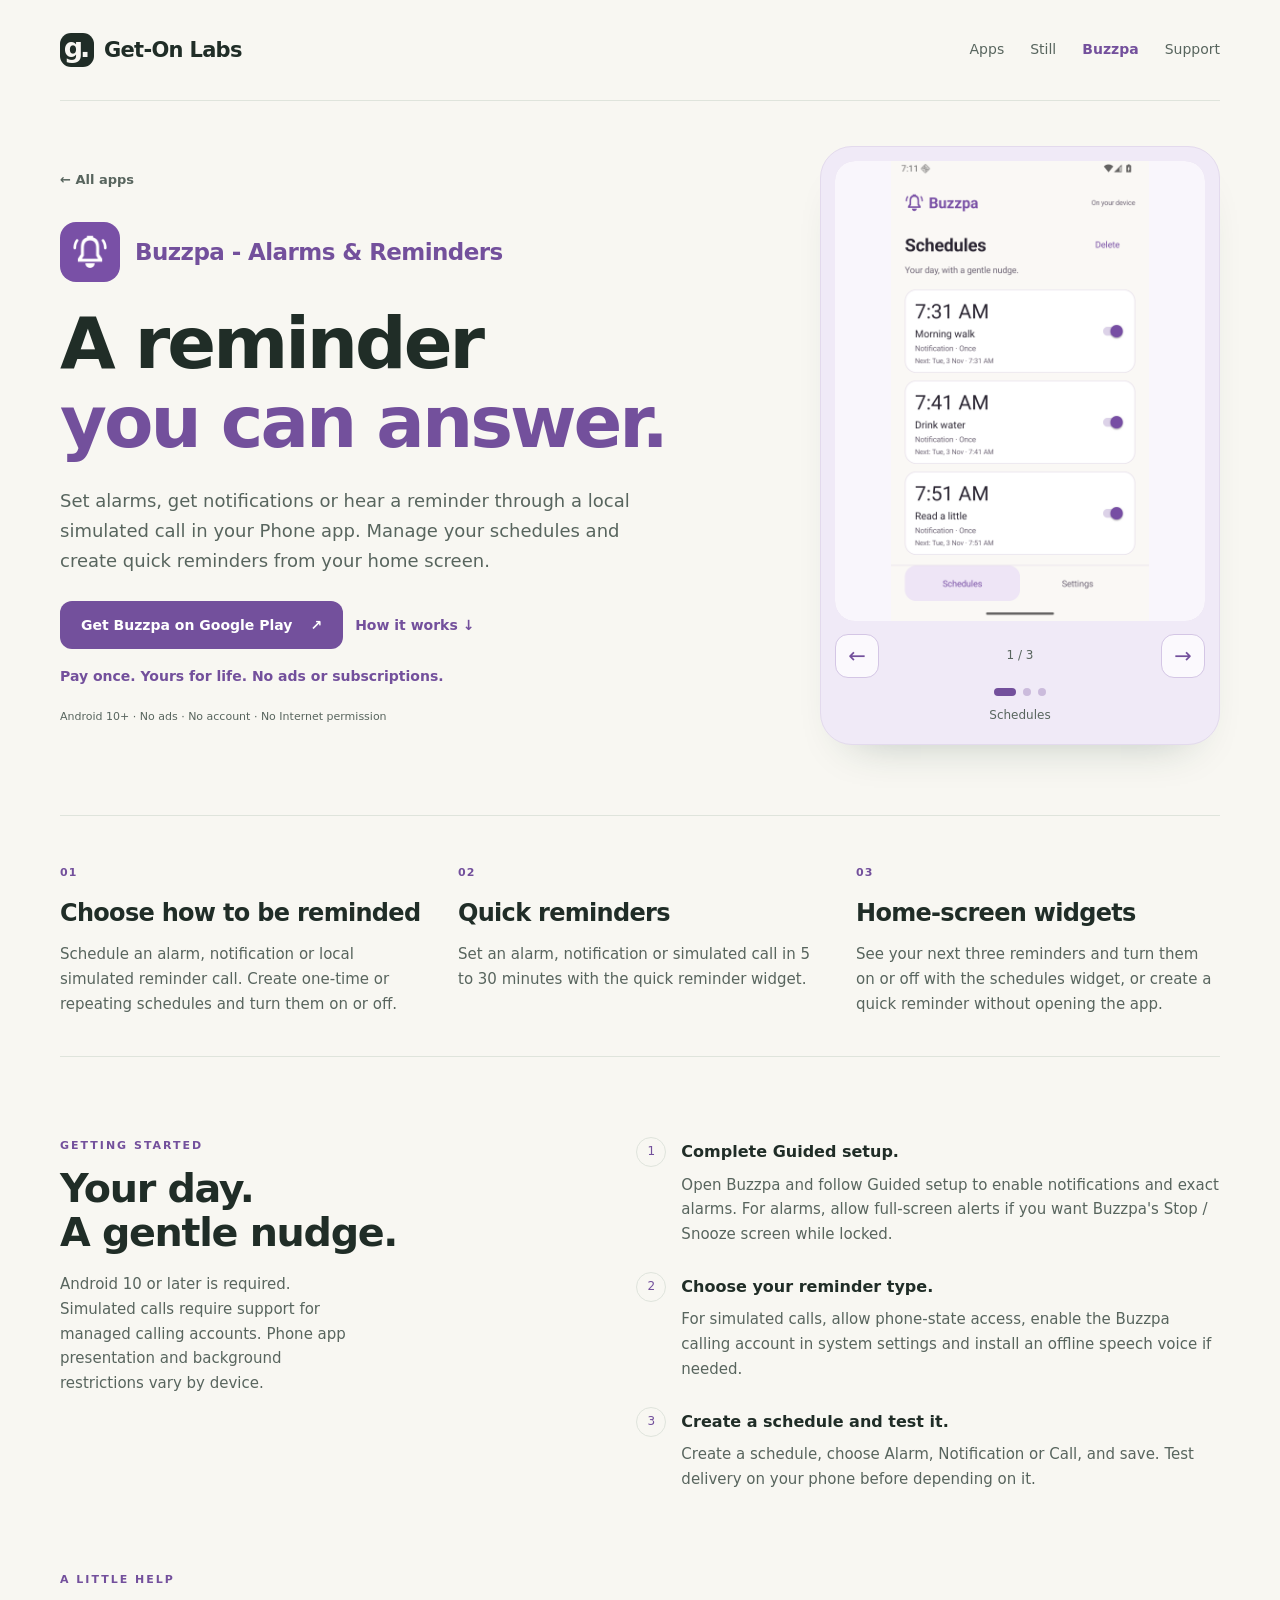
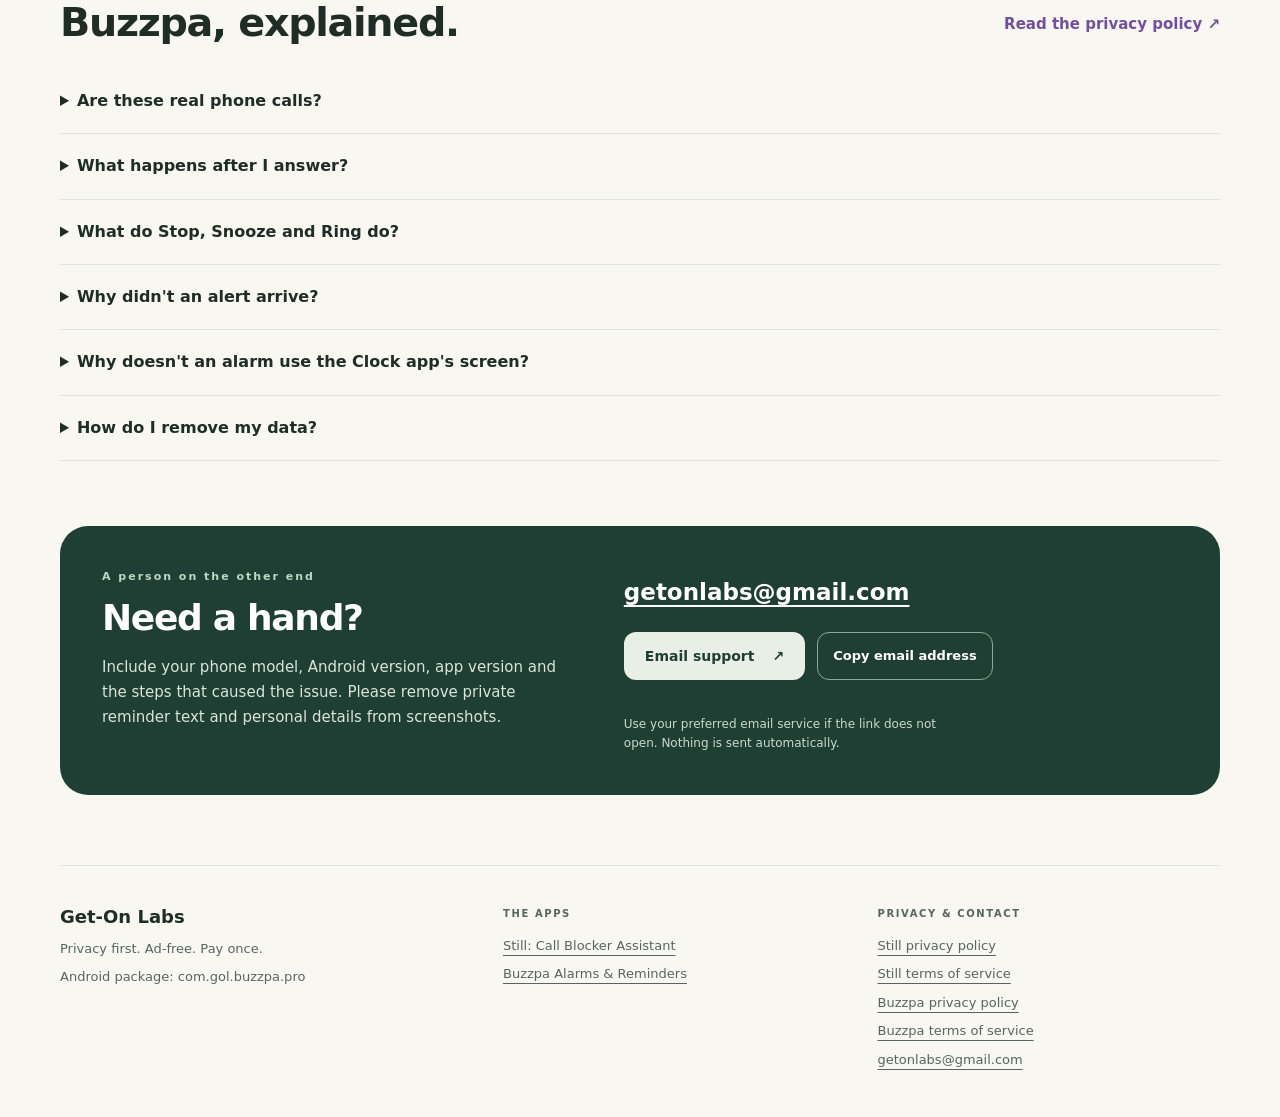
==== commit 824c9a3a: "Add Buzzpa screenshot carousel and dedicated social preview metadata" ====
--- a/buzzpa/index.html
+++ b/buzzpa/index.html
@@ -1,8 +1,8 @@
 <!doctype html>
-<html lang="en"><head><meta charset="utf-8"><meta name="viewport" content="width=device-width,initial-scale=1"><title>Buzzpa - Alarms &amp; Reminders for Android | Get-On Labs</title><meta name="description" content="Set alarms, notifications and simulated offline reminder calls with Buzzpa for Android. Schedule reminders and use home-screen widgets without ads or accounts."><link rel="canonical" href="https://folvi.dpdns.org/buzzpa/"><meta property="og:type" content="website"><meta property="og:site_name" content="Get-On Labs"><meta property="og:title" content="Buzzpa - Alarms &amp; Reminders for Android | Get-On Labs"><meta property="og:description" content="Set alarms, notifications and simulated offline reminder calls with Buzzpa for Android. Schedule reminders and use home-screen widgets without ads or accounts."><meta property="og:url" content="https://folvi.dpdns.org/buzzpa/"><meta property="og:image" content="https://folvi.dpdns.org/assets/buzzpa-icon.png"><meta property="og:image:alt" content="Buzzpa app icon"><meta name="twitter:card" content="summary"><meta name="twitter:title" content="Buzzpa - Alarms &amp; Reminders for Android | Get-On Labs"><meta name="twitter:description" content="Set alarms, notifications and simulated offline reminder calls with Buzzpa for Android. Schedule reminders and use home-screen widgets without ads or accounts."><meta name="twitter:image" content="https://folvi.dpdns.org/assets/buzzpa-icon.png"><meta name="twitter:image:alt" content="Buzzpa app icon"><link rel="icon" href="/assets/buzzpa-icon.png"><link rel="stylesheet" href="/assets/portfolio.css"><script type="application/ld+json">{"@context":"https://schema.org","@graph":[{"@type":"Organization","@id":"https://folvi.dpdns.org/#organization","name":"Get-On Labs","url":"https://folvi.dpdns.org/","email":"getonlabs@gmail.com","logo":"https://folvi.dpdns.org/assets/labs-mark.svg","sameAs":"https://play.google.com/store/apps/developer?id=Get-On+Labs"},{"@type":"MobileApplication","@id":"https://folvi.dpdns.org/buzzpa/#app","name":"Buzzpa - Alarms & Reminders","alternateName":["Buzzpa","Buzzpa Alarms & Reminders"],"url":"https://folvi.dpdns.org/buzzpa/","sameAs":"https://play.google.com/store/apps/details?id=com.gol.buzzpa.pro","installUrl":"https://play.google.com/store/apps/details?id=com.gol.buzzpa.pro","identifier":{"@type":"PropertyValue","propertyID":"Android package ID","value":"com.gol.buzzpa.pro"},"image":"https://folvi.dpdns.org/assets/buzzpa-icon.png","screenshot":["https://folvi.dpdns.org/assets/buzzpa-schedules.png"],"operatingSystem":"Android 10 or later","applicationCategory":"UtilitiesApplication","description":"Set alarms, notifications and simulated offline reminder calls with Buzzpa for Android. Schedule reminders and use home-screen widgets without ads or accounts.","featureList":["Alarms","Notifications","Local simulated reminder calls","Offline speech","Home-screen widgets"],"isAccessibleForFree":false,"publisher":{"@id":"https://folvi.dpdns.org/#organization"}}]}</script><meta name="theme-color" content="#f8f7f2"><script defer src="/assets/site.js"></script></head>
+<html lang="en"><head><meta charset="utf-8"><meta name="viewport" content="width=device-width,initial-scale=1"><title>Buzzpa - Alarms &amp; Reminders for Android | Get-On Labs</title><meta name="description" content="Set alarms, notifications and simulated offline reminder calls with Buzzpa for Android. Schedule reminders and use home-screen widgets without ads or accounts."><link rel="canonical" href="https://folvi.dpdns.org/buzzpa/"><meta property="og:type" content="website"><meta property="og:site_name" content="Get-On Labs"><meta property="og:title" content="Buzzpa - Alarms &amp; Reminders for Android | Get-On Labs"><meta property="og:description" content="Set alarms, notifications and simulated offline reminder calls with Buzzpa for Android. Schedule reminders and use home-screen widgets without ads or accounts."><meta property="og:url" content="https://folvi.dpdns.org/buzzpa/"><meta property="og:image" content="https://folvi.dpdns.org/assets/og-buzzpa.png"><meta property="og:image:type" content="image/png"><meta property="og:image:width" content="1200"><meta property="og:image:height" content="630"><meta property="og:image:alt" content="Buzzpa — alarms and reminders with an app screenshot."><meta name="twitter:card" content="summary_large_image"><meta name="twitter:image" content="https://folvi.dpdns.org/assets/og-buzzpa.png"><meta name="twitter:image:alt" content="Buzzpa — alarms and reminders with an app screenshot."><meta name="twitter:title" content="Buzzpa - Alarms &amp; Reminders for Android | Get-On Labs"><meta name="twitter:description" content="Set alarms, notifications and simulated offline reminder calls with Buzzpa for Android. Schedule reminders and use home-screen widgets without ads or accounts."><link rel="icon" href="/assets/buzzpa-icon.png"><link rel="stylesheet" href="/assets/portfolio.css"><script type="application/ld+json">{"@context":"https://schema.org","@graph":[{"@type":"Organization","@id":"https://folvi.dpdns.org/#organization","name":"Get-On Labs","url":"https://folvi.dpdns.org/","email":"getonlabs@gmail.com","logo":"https://folvi.dpdns.org/assets/labs-mark.svg","sameAs":"https://play.google.com/store/apps/developer?id=Get-On+Labs"},{"@type":"MobileApplication","@id":"https://folvi.dpdns.org/buzzpa/#app","name":"Buzzpa - Alarms & Reminders","alternateName":["Buzzpa","Buzzpa Alarms & Reminders"],"url":"https://folvi.dpdns.org/buzzpa/","sameAs":"https://play.google.com/store/apps/details?id=com.gol.buzzpa.pro","installUrl":"https://play.google.com/store/apps/details?id=com.gol.buzzpa.pro","identifier":{"@type":"PropertyValue","propertyID":"Android package ID","value":"com.gol.buzzpa.pro"},"image":["https://folvi.dpdns.org/assets/og-buzzpa.png","https://folvi.dpdns.org/assets/buzzpa-icon.png"],"screenshot":["https://folvi.dpdns.org/assets/buzzpa-schedules-new.png","https://folvi.dpdns.org/assets/buzzpa-quick-reminder-widget.png","https://folvi.dpdns.org/assets/buzzpa-schedules-widget.png"],"operatingSystem":"Android 10 or later","applicationCategory":"UtilitiesApplication","description":"Set alarms, notifications and simulated offline reminder calls with Buzzpa for Android. Schedule reminders and use home-screen widgets without ads or accounts.","featureList":["Alarms","Notifications","Local simulated reminder calls","Offline speech","Home-screen widgets"],"isAccessibleForFree":false,"publisher":{"@id":"https://folvi.dpdns.org/#organization"}},{"@type":"ImageObject","@id":"https://folvi.dpdns.org/buzzpa/#primaryimage","url":"https://folvi.dpdns.org/assets/og-buzzpa.png","contentUrl":"https://folvi.dpdns.org/assets/og-buzzpa.png","width":1200,"height":630},{"@type":"WebPage","@id":"https://folvi.dpdns.org/buzzpa/#webpage","url":"https://folvi.dpdns.org/buzzpa/","name":"Buzzpa - Alarms & Reminders","isPartOf":{"@id":"https://folvi.dpdns.org/#website"},"primaryImageOfPage":{"@id":"https://folvi.dpdns.org/buzzpa/#primaryimage"},"mainEntity":{"@id":"https://folvi.dpdns.org/buzzpa/#app"}}]}</script><meta name="robots" content="max-image-preview:large"><meta name="theme-color" content="#f8f7f2"><script defer src="/assets/site.js"></script></head>
 <body data-app="buzzpa"><a class="skip" href="#main">Skip to content</a><div class="wrap">
 <header class="header"><a class="brand" href="/" aria-label="Get-On Labs home"><span class="brand-mark" aria-hidden="true">g.</span>Get-On Labs</a><nav aria-label="Main navigation"><a href="/#apps">Apps</a><a href="/still/">Still</a><a href="/buzzpa/" aria-current="page">Buzzpa</a><a href="/#support">Support</a></nav></header>
-<main id="main"><section class="app-hero"><div><a class="back-link" href="/#apps">← All apps</a><div class="app-identity"><img src="/assets/buzzpa-icon.png" width="60" height="60" alt="Buzzpa Alarms and Reminders app icon"><span class="app-name">Buzzpa - Alarms &amp; Reminders</span></div><h1>A reminder<br><span>you can answer.</span></h1><p class="lead">Set alarms, get notifications or hear a reminder through a local simulated call in your Phone app. Manage your schedules and create quick reminders from your home screen.</p><div class="actions"><a class="button" href="https://play.google.com/store/apps/details?id=com.gol.buzzpa.pro">Get Buzzpa on Google Play <span aria-hidden="true">↗</span></a><a class="plain-action" href="#getting-started">How it works ↓</a></div><p class="purchase-note">Pay once. Yours for life. No ads or subscriptions.</p><p class="fine-print">Android 10+ · No ads · No account · No Internet permission</p></div><figure class="app-visual buzzpa-visual"><img src="/assets/buzzpa-schedules.png" alt="Buzzpa schedules screen showing upcoming reminders and on-off controls." fetchpriority="high"><figcaption>Manage your upcoming reminders</figcaption></figure></section>
+<main id="main"><section class="app-hero"><div><a class="back-link" href="/#apps">← All apps</a><div class="app-identity"><img src="/assets/buzzpa-icon.png" width="60" height="60" alt="Buzzpa Alarms and Reminders app icon"><span class="app-name">Buzzpa - Alarms &amp; Reminders</span></div><h1>A reminder<br><span>you can answer.</span></h1><p class="lead">Set alarms, get notifications or hear a reminder through a local simulated call in your Phone app. Manage your schedules and create quick reminders from your home screen.</p><div class="actions"><a class="button" href="https://play.google.com/store/apps/details?id=com.gol.buzzpa.pro">Get Buzzpa on Google Play <span aria-hidden="true">↗</span></a><a class="plain-action" href="#getting-started">How it works ↓</a></div><p class="purchase-note">Pay once. Yours for life. No ads or subscriptions.</p><p class="fine-print">Android 10+ · No ads · No account · No Internet permission</p></div><figure class="app-visual buzzpa-visual app-carousel" data-carousel aria-label="Buzzpa app screenshots"><div class="carousel-viewport" data-carousel-viewport tabindex="0"><div class="carousel-track"><div class="carousel-slide" data-title="Schedules"><img src="/assets/buzzpa-schedules-new.png" width="1080" height="1920" alt="Buzzpa schedules screen showing upcoming reminders and on-off controls." fetchpriority="high"></div><div class="carousel-slide" data-title="Quick reminder widget"><img src="/assets/buzzpa-quick-reminder-widget.png" width="1080" height="1920" alt="Buzzpa quick reminder widget with alarm, notification and call options and 5 to 30 minute intervals." loading="lazy"></div><div class="carousel-slide" data-title="Schedules widget"><img src="/assets/buzzpa-schedules-widget.png" width="1080" height="1920" alt="Buzzpa home-screen schedules widget showing the next three reminders with on-off controls." loading="lazy"></div></div></div><div class="carousel-controls"><button class="carousel-arrow" type="button" data-carousel-prev aria-label="Previous screenshot">←</button><div class="carousel-position" aria-live="polite"><span data-carousel-current>1</span> / 3</div><button class="carousel-arrow" type="button" data-carousel-next aria-label="Next screenshot">→</button></div><div class="carousel-dots" aria-label="Choose a Buzzpa screenshot"><button type="button" data-carousel-dot="0" aria-label="Show schedules" aria-current="true"></button><button type="button" data-carousel-dot="1" aria-label="Show quick reminder widget"></button><button type="button" data-carousel-dot="2" aria-label="Show schedules widget"></button></div><figcaption data-carousel-caption>Schedules</figcaption></figure></section>
 <section class="feature-grid" aria-label="Buzzpa features"><article><span class="feature-number">01</span><h2>Choose how to be reminded</h2><p>Schedule an alarm, notification or local simulated reminder call. Create one-time or repeating schedules and turn them on or off.</p></article><article><span class="feature-number">02</span><h2>Quick reminders</h2><p>Set an alarm, notification or simulated call in 5 to 30 minutes with the quick reminder widget.</p></article><article><span class="feature-number">03</span><h2>Home-screen widgets</h2><p>See your next three reminders and turn them on or off with the schedules widget, or create a quick reminder without opening the app.</p></article></section>
 <section class="guide" id="getting-started"><div><span class="eyebrow">GETTING STARTED</span><h2>Your day.<br>A gentle nudge.</h2><p>Android 10 or later is required. Simulated calls require support for managed calling accounts. Phone app presentation and background restrictions vary by device.</p></div><ol class="steps"><li><strong>Complete Guided setup.</strong><p>Open Buzzpa and follow Guided setup to enable notifications and exact alarms. For alarms, allow full-screen alerts if you want Buzzpa's Stop / Snooze screen while locked.</p></li><li><strong>Choose your reminder type.</strong><p>For simulated calls, allow phone-state access, enable the Buzzpa calling account in system settings and install an offline speech voice if needed.</p></li><li><strong>Create a schedule and test it.</strong><p>Create a schedule, choose Alarm, Notification or Call, and save. Test delivery on your phone before depending on it.</p></li></ol></section>
 <section class="faq-section"><div class="section-heading"><div><span class="eyebrow">A LITTLE HELP</span><h2>Buzzpa, explained.</h2></div><a class="text-link" href="/buzzpa/privacy-policy.html">Read the privacy policy ↗</a></div><details><summary>Are these real phone calls?</summary><p>No. Buzzpa creates local reminder simulations through Android Telecom. Your installed Phone app supplies the call screen. No telephone network, recipient, caller number or call charge is involved. Your Phone app may record the simulation in Recents and may show Unknown.</p></details>
--- a/assets/portfolio.css
+++ b/assets/portfolio.css
@@ -15,3 +15,7 @@
 /* Shared legal typography and Buzzpa product screenshots. */
 .policy li{color:var(--muted);font-size:15px;overflow-wrap:anywhere;margin-bottom:8px}.buzzpa-visual img{max-height:460px;width:auto;object-fit:contain}.buzzpa-visual{border-color:#e3daed}.buzzpa-visual figcaption{color:var(--muted)}
 @media(max-width:900px){.buzzpa-visual img{max-height:410px}}@media(max-width:650px){.buzzpa-visual img{max-height:430px}}
+
+/* Buzzpa uses the same carousel shell and controls as Still, with its own palette.
+   Preserve the full 9:16 screenshots instead of cropping them to Still's 9:20 ratio. */
+.buzzpa-visual .carousel-viewport{background:#e8e0f0}.buzzpa-visual .carousel-slide img{width:100%;aspect-ratio:9/16;object-fit:contain;object-position:center;background:#f9f6fc}.buzzpa-visual .carousel-arrow{border-color:#d4c6e5}.buzzpa-visual .carousel-dots button{background:#cbbbdc}.buzzpa-visual .carousel-dots button[aria-current=true]{background:var(--accent)}.buzzpa-visual.app-carousel:focus-within{box-shadow:0 24px 45px -32px #47306155,0 0 0 2px #73509c26}
